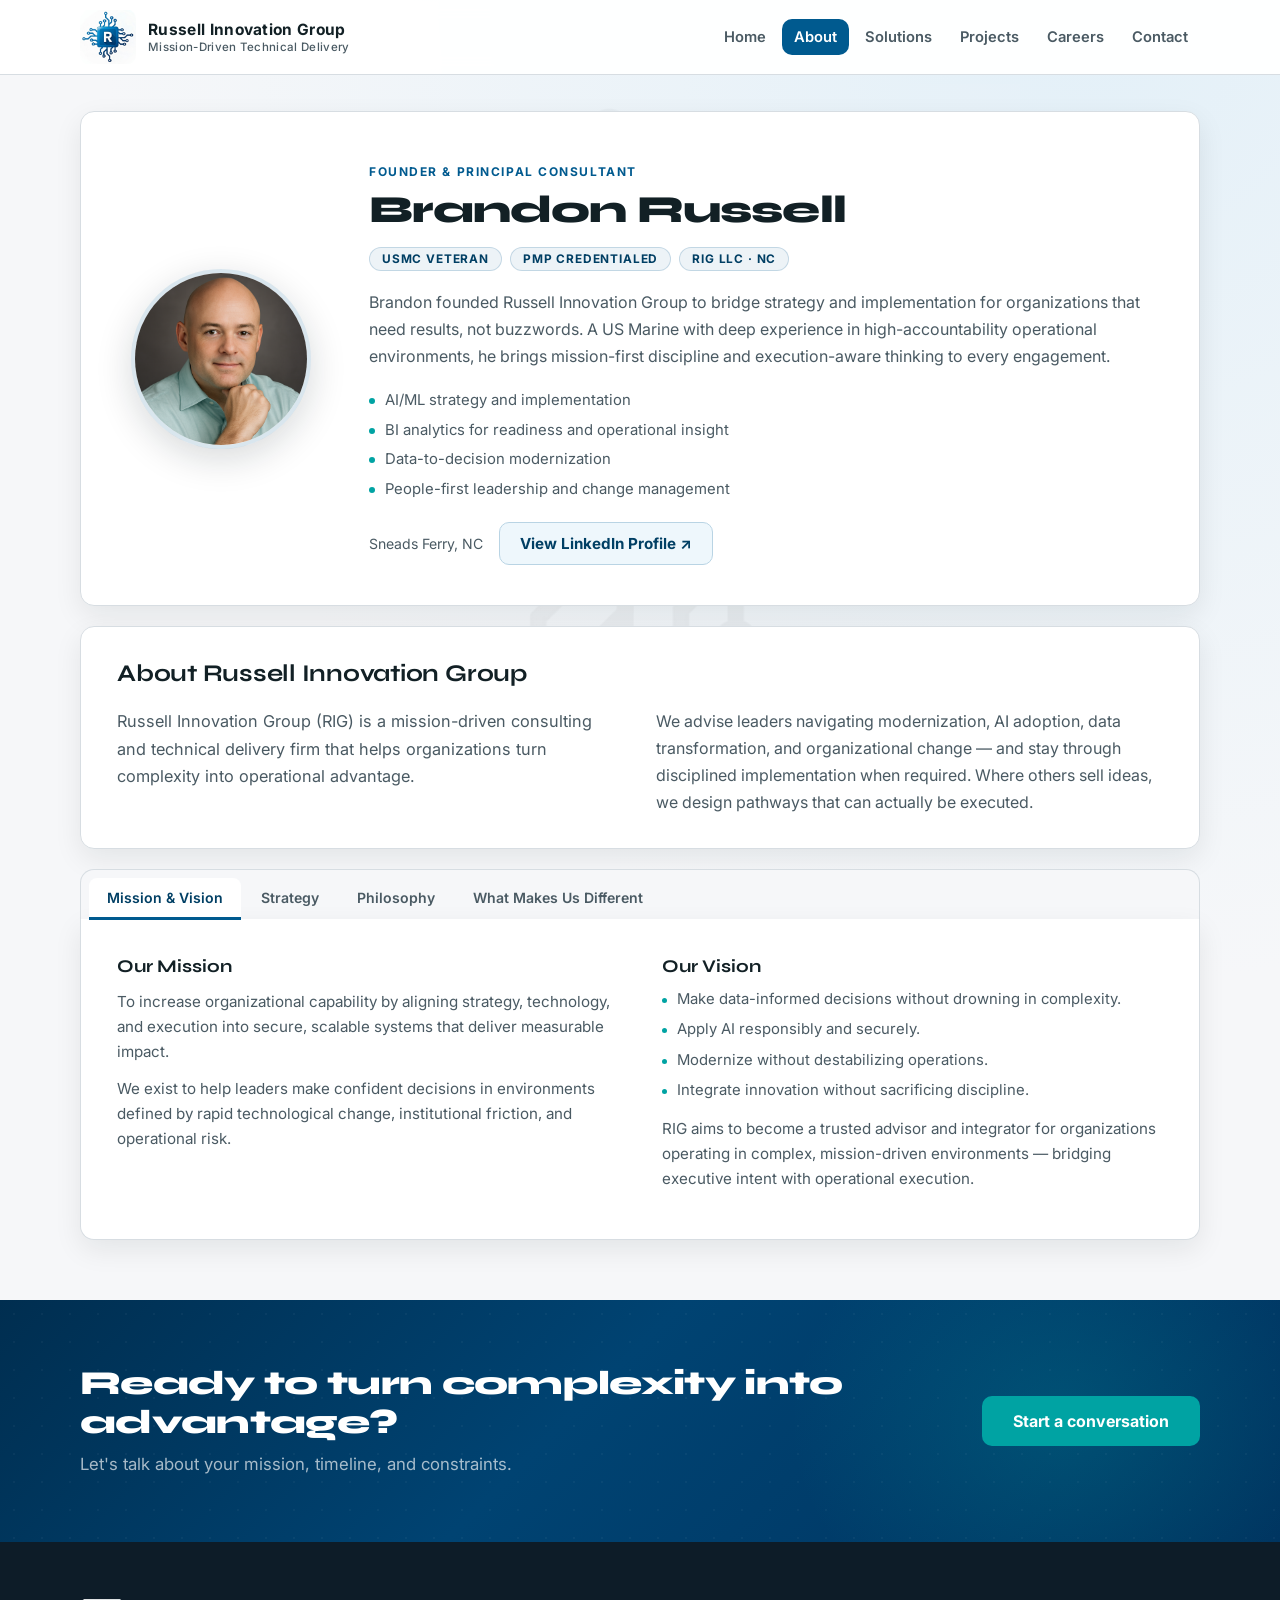
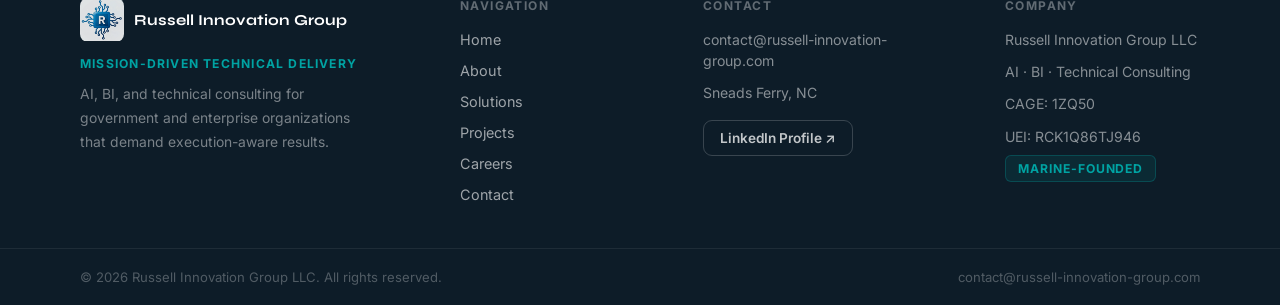
==== about.html @ 3a8d5089 "Add CAGE code and UEI to all page footers CAGE 1ZQ50 and UEI RCK1Q86TJ946 added to the Company colum" ====
<!doctype html>
<html lang="en">
  <head>
    <meta charset="UTF-8" />
    <meta name="viewport" content="width=device-width, initial-scale=1.0" />
    <title>About | Russell Innovation Group</title>
    <meta
      name="description"
      content="Learn about Russell Innovation Group's mission, founder, and commitment to practical innovation."
    />
    <meta property="og:title" content="About | Russell Innovation Group" />
    <meta
      property="og:description"
      content="Mission-driven technical consulting for government and enterprise clients."
    />
    <meta property="og:type" content="website" />
    <meta property="og:url" content="https://russell-innovation-group.com/about" />
    <meta property="twitter:card" content="summary_large_image" />
    <link rel="canonical" href="https://russell-innovation-group.com/about" />
    <link rel="preconnect" href="https://fonts.googleapis.com" />
    <link rel="preconnect" href="https://fonts.gstatic.com" crossorigin />
    <link href="https://fonts.googleapis.com/css2?family=Inter:wght@400;500;600;700&family=Syne:wght@700;800&display=swap" rel="stylesheet" />
    <link rel="stylesheet" href="styles.css?v=20260627" />
    <link rel="icon" type="image/png" href="./browserlogo.png" />
  </head>
  <body>
    <header class="site-header">
      <div class="container header-inner">
        <a class="brand" href="./index.html">
          <img class="brand-logo" src="./browserlogo.png" alt="Russell Innovation Group logo" />
          <span>
            Russell Innovation Group
            <small>Mission-Driven Technical Delivery</small>
          </span>
        </a>
        <button
          class="nav-toggle"
          id="nav-toggle"
          aria-label="Open menu"
          aria-expanded="false"
          aria-controls="primary-nav"
        >
          <span></span>
          <span></span>
          <span></span>
        </button>
        <nav class="site-nav" id="primary-nav" aria-label="Primary">
          <a data-nav href="./index.html">Home</a>
          <a data-nav href="./about.html">About</a>
          <a data-nav href="./solutions.html">Solutions</a>
          <a data-nav href="./projects.html">Projects</a>
          <a data-nav href="./careers.html">Careers</a>
          <a data-nav href="./contact.html">Contact</a>
        </nav>
      </div>
    </header>

    <main>
      <div class="container">

        <!-- Founder Hero -->
        <section class="founder-hero panel reveal">
          <div class="founder-hero-photo">
            <img
              class="founder-hero-headshot"
              src="./assets/brandon-russell-headshot.png"
              alt="Brandon Russell, Founder — Russell Innovation Group"
            />
          </div>
          <div class="founder-hero-content">
            <p class="founder-eyebrow">Founder &amp; Principal Consultant</p>
            <h1>Brandon Russell</h1>
            <div class="founder-badges">
              <span class="founder-badge">USMC Veteran</span>
              <span class="founder-badge">PMP Credentialed</span>
              <span class="founder-badge">RIG LLC &middot; NC</span>
            </div>
            <p class="founder-bio">
              Brandon founded Russell Innovation Group to bridge strategy and implementation for
              organizations that need results, not buzzwords. A US Marine with deep experience in
              high-accountability operational environments, he brings mission-first discipline and
              execution-aware thinking to every engagement.
            </p>
            <ul class="founder-credentials-list">
              <li>AI/ML strategy and implementation</li>
              <li>BI analytics for readiness and operational insight</li>
              <li>Data-to-decision modernization</li>
              <li>People-first leadership and change management</li>
            </ul>
            <div class="founder-footer">
              <span class="founder-location">Sneads Ferry, NC</span>
              <a
                class="btn btn-secondary"
                href="https://www.linkedin.com/in/brandon-t-russell7/"
                target="_blank"
                rel="noopener noreferrer"
              >View LinkedIn Profile ↗</a>
            </div>
          </div>
        </section>

        <!-- Company intro -->
        <section class="about-intro-strip panel reveal">
          <h2>About Russell Innovation Group</h2>
          <div class="about-intro-cols">
            <p class="lead">
              Russell Innovation Group (RIG) is a mission-driven consulting and technical delivery
              firm that helps organizations turn complexity into operational advantage.
            </p>
            <p>
              We advise leaders navigating modernization, AI adoption, data transformation, and
              organizational change — and stay through disciplined implementation when required.
              Where others sell ideas, we design pathways that can actually be executed.
            </p>
          </div>
        </section>

        <!-- Tabbed detail sections -->
        <section class="about-tabs-section reveal">
          <div class="tabs-nav" role="tablist" aria-label="Company information">
            <button class="tab-btn active" role="tab" id="tab-mission" data-tab="mission" aria-selected="true" aria-controls="panel-mission">Mission &amp; Vision</button>
            <button class="tab-btn" role="tab" id="tab-strategy" data-tab="strategy" aria-selected="false" aria-controls="panel-strategy">Strategy</button>
            <button class="tab-btn" role="tab" id="tab-philosophy" data-tab="philosophy" aria-selected="false" aria-controls="panel-philosophy">Philosophy</button>
            <button class="tab-btn" role="tab" id="tab-difference" data-tab="difference" aria-selected="false" aria-controls="panel-difference">What Makes Us Different</button>
          </div>
          <div class="tab-panels">

            <!-- Mission & Vision -->
            <div class="tab-panel active" id="panel-mission" role="tabpanel" aria-labelledby="tab-mission">
              <div class="tab-content-grid">
                <div>
                  <h3>Our Mission</h3>
                  <p>To increase organizational capability by aligning strategy, technology, and execution into secure, scalable systems that deliver measurable impact.</p>
                  <p>We exist to help leaders make confident decisions in environments defined by rapid technological change, institutional friction, and operational risk.</p>
                </div>
                <div>
                  <h3>Our Vision</h3>
                  <ul class="tab-list">
                    <li>Make data-informed decisions without drowning in complexity.</li>
                    <li>Apply AI responsibly and securely.</li>
                    <li>Modernize without destabilizing operations.</li>
                    <li>Integrate innovation without sacrificing discipline.</li>
                  </ul>
                  <p>RIG aims to become a trusted advisor and integrator for organizations operating in complex, mission-driven environments — bridging executive intent with operational execution.</p>
                </div>
              </div>
            </div>

            <!-- Strategy -->
            <div class="tab-panel" id="panel-strategy" role="tabpanel" aria-labelledby="tab-strategy">
              <div class="tab-content-grid">
                <div>
                  <h3>Strategic Advisory &amp; Modernization</h3>
                  <p>Early decisions determine long-term success.</p>
                  <ul class="tab-list">
                    <li>Assess AI readiness and data maturity.</li>
                    <li>Identify capability gaps and structural friction.</li>
                    <li>Define modernization roadmaps grounded in operational constraints.</li>
                    <li>Evaluate vendor architectures and technology claims.</li>
                    <li>Reduce adoption risk before large capital investments.</li>
                    <li>Align innovation efforts with mission objectives.</li>
                  </ul>
                </div>
                <div>
                  <h3>Technical Delivery &amp; Implementation</h3>
                  <p>When strategy requires execution, we deliver.</p>
                  <ul class="tab-list">
                    <li>Data orchestration frameworks.</li>
                    <li>Secure AI-enabled workflows.</li>
                    <li>Business intelligence ecosystems.</li>
                    <li>Decision-support dashboards.</li>
                    <li>Compliance-aware architectures.</li>
                    <li>Adoption and change management pathways.</li>
                  </ul>
                </div>
              </div>
            </div>

            <!-- Philosophy -->
            <div class="tab-panel" id="panel-philosophy" role="tabpanel" aria-labelledby="tab-philosophy">
              <p class="tab-intro">Technology alone does not create advantage. These are the foundations we build on:</p>
              <div class="values-grid">
                <div class="value-card">
                  <h4>Mission Alignment</h4>
                  <p>Every system decision traces back to a mission requirement — not a technology trend.</p>
                </div>
                <div class="value-card">
                  <h4>Structured Decision-Making</h4>
                  <p>Clarity before action. We define the problem before recommending the solution.</p>
                </div>
                <div class="value-card">
                  <h4>Disciplined Implementation</h4>
                  <p>Advisory without execution is incomplete. We see the work through to delivery.</p>
                </div>
                <div class="value-card">
                  <h4>Human-Centered Adoption</h4>
                  <p>People adopt what they understand and trust. We design for both.</p>
                </div>
                <div class="value-card">
                  <h4>Measurable Outcomes</h4>
                  <p>Impact measured in operational results — not deliverable counts or slide decks.</p>
                </div>
                <div class="value-card">
                  <h4>Long-Term Resilience</h4>
                  <p>We build systems that outlast leadership cycles and survive funding changes.</p>
                </div>
              </div>
              <p class="tab-closing">Innovation should not be reckless. It should be disciplined — and it should leave organizations more capable and better prepared than before.</p>
            </div>

            <!-- What Makes Us Different -->
            <div class="tab-panel" id="panel-difference" role="tabpanel" aria-labelledby="tab-difference">
              <div class="difference-list">
                <div class="difference-item">
                  <span class="difference-marker">01</span>
                  <div>
                    <h4>Operational, Not Academic</h4>
                    <p>We understand operational environments, not just abstract strategy. Our guidance is shaped by real-world high-accountability experience.</p>
                  </div>
                </div>
                <div class="difference-item">
                  <span class="difference-marker">02</span>
                  <div>
                    <h4>Advisory and Implementation — One Discipline</h4>
                    <p>No handoffs. No gaps. We advise through the decision and execute through delivery under one engagement model.</p>
                  </div>
                </div>
                <div class="difference-item">
                  <span class="difference-marker">03</span>
                  <div>
                    <h4>Designed for Security and Constraint</h4>
                    <p>We design for compliance, security, and real-world budget and time constraints — not for ideal conditions that don't exist in the field.</p>
                  </div>
                </div>
                <div class="difference-item">
                  <span class="difference-marker">04</span>
                  <div>
                    <h4>Outcomes Over Optics</h4>
                    <p>We focus on long-term institutional resilience over short-term optics. Results are measured in mission performance, not deliverable count.</p>
                  </div>
                </div>
                <div class="difference-item">
                  <span class="difference-marker">05</span>
                  <div>
                    <h4>Candid, Reality-Based Guidance</h4>
                    <p>We protect clients from avoidable risk, even when the truth is inconvenient. No buzzwords. No padding. Just honest assessment.</p>
                  </div>
                </div>
              </div>
            </div>

          </div>
        </section>

      </div>
    </main>

    <section class="cta-band">
      <div class="container cta-band-inner">
        <div class="cta-band-text">
          <h2>Ready to turn complexity into advantage?</h2>
          <p>Let's talk about your mission, timeline, and constraints.</p>
        </div>
        <a class="btn cta-band-btn" href="./contact.html">Start a conversation</a>
      </div>
    </section>

    <footer class="site-footer">
      <div class="container footer-grid">
        <div class="footer-brand">
          <a class="footer-logo-link" href="./index.html">
            <img class="footer-logo" src="./browserlogo.png" alt="Russell Innovation Group logo" />
            <span class="footer-brand-name">Russell Innovation Group</span>
          </a>
          <p class="footer-tagline">Mission-Driven Technical Delivery</p>
          <p class="footer-desc">AI, BI, and technical consulting for government and enterprise organizations that demand execution-aware results.</p>
        </div>
        <div class="footer-col">
          <h4 class="footer-col-heading">Navigation</h4>
          <ul class="footer-links">
            <li><a href="./index.html">Home</a></li>
            <li><a href="./about.html">About</a></li>
            <li><a href="./solutions.html">Solutions</a></li>
            <li><a href="./projects.html">Projects</a></li>
            <li><a href="./careers.html">Careers</a></li>
            <li><a href="./contact.html">Contact</a></li>
          </ul>
        </div>
        <div class="footer-col">
          <h4 class="footer-col-heading">Contact</h4>
          <ul class="footer-contact-list">
            <li><a href="mailto:contact@russell-innovation-group.com">contact@russell-innovation-group.com</a></li>
            <li>Sneads Ferry, NC</li>
          </ul>
          <a
            class="footer-linkedin-btn"
            href="https://www.linkedin.com/in/brandon-t-russell7/"
            target="_blank"
            rel="noopener noreferrer"
          >LinkedIn Profile ↗</a>
        </div>
        <div class="footer-col">
          <h4 class="footer-col-heading">Company</h4>
          <ul class="footer-contact-list">
            <li>Russell Innovation Group LLC</li>
            <li>AI · BI · Technical Consulting</li>
            <li>CAGE: 1ZQ50</li>
            <li>UEI: RCK1Q86TJ946</li>
          </ul>
          <span class="footer-badge">Marine-Founded</span>
        </div>
      </div>
      <div class="footer-bottom">
        <div class="container footer-bottom-inner">
          <span>&copy; 2026 Russell Innovation Group LLC. All rights reserved.</span>
          <span>contact@russell-innovation-group.com</span>
        </div>
      </div>
    </footer>
    <script src="app.js?v=20260618" defer></script>
  </body>
</html>
---- styles.css ----
:root {
  --bg: #f6f7f9;
  --bg-glow: #e3f0f8;
  --surface: #ffffff;
  --ink: #122025;
  --muted: #4a5a63;
  --brand: #005a8f;
  --brand-dark: #003f64;
  --accent: #00a3a3;
  --line: #d7dde2;
  --header-bg: rgba(255, 255, 255, 0.94);
  --nav-hover-bg: #edf6fb;
  --input-bg: #fcfdff;
  --radius: 14px;
  --shadow: 0 10px 28px rgba(12, 22, 30, 0.08);
  --shadow-hover: 0 18px 48px rgba(12, 22, 30, 0.14);
  --maxw: 1120px;
}

* {
  box-sizing: border-box;
}

html,
body {
  margin: 0;
  padding: 0;
  min-height: 100%;
  font-family: 'Inter', "Segoe UI", "Helvetica Neue", Arial, sans-serif;
  background: radial-gradient(circle at 85% 0%, var(--bg-glow) 0%, var(--bg) 45%, var(--bg) 100%);
  color: var(--ink);
}

body {
  position: relative;
  isolation: isolate;
  min-height: 100vh;
  display: flex;
  flex-direction: column;
  animation: page-fade-in 0.35s ease both;
}

body::before {
  content: "";
  position: fixed;
  inset: 0;
  background-image: url("./browserlogo.png");
  background-repeat: no-repeat;
  background-position: center;
  background-size: min(64vw, 760px);
  filter: grayscale(1);
  opacity: 0.04;
  pointer-events: none;
  z-index: -1;
}

@keyframes page-fade-in {
  from { opacity: 0; }
  to   { opacity: 1; }
}

@keyframes hero-bg-shift {
  0%, 100% { background-position: 0% 50%; }
  50%       { background-position: 100% 50%; }
}

@keyframes tab-fade-in {
  from { opacity: 0; transform: translateY(8px); }
  to   { opacity: 1; transform: translateY(0); }
}

a {
  color: inherit;
  text-decoration: none;
}

img {
  max-width: 100%;
  display: block;
}

h1, h2, h3 {
  font-family: 'Syne', "Segoe UI", sans-serif;
}

.container {
  width: min(var(--maxw), 92vw);
  margin: 0 auto;
}

/* ── HEADER ─────────────────────────────── */

.site-header {
  position: sticky;
  top: 0;
  z-index: 20;
  background: var(--header-bg);
  border-bottom: 1px solid var(--line);
  backdrop-filter: blur(8px);
}

.header-inner {
  display: flex;
  align-items: center;
  justify-content: space-between;
  min-height: 74px;
}

.brand {
  display: inline-flex;
  align-items: center;
  gap: 12px;
  font-weight: 700;
  letter-spacing: 0.02em;
  z-index: 30;
  position: relative;
}

.brand-logo {
  width: 56px;
  height: 56px;
  object-fit: contain;
  border-radius: 10px;
}

.brand span {
  font-size: 0.97rem;
  line-height: 1.25;
}

.brand small {
  display: block;
  font-size: 0.72rem;
  font-weight: 500;
  color: var(--muted);
  font-family: 'Inter', sans-serif;
}

/* ── NAV ─────────────────────────────────── */

.site-nav {
  display: flex;
  align-items: center;
  gap: 4px;
  flex-wrap: wrap;
  justify-content: flex-end;
}

.site-nav a {
  padding: 9px 12px;
  border-radius: 10px;
  color: var(--muted);
  font-weight: 600;
  font-size: 0.92rem;
  transition: color 0.18s ease, background 0.18s ease;
}

.site-nav a:hover,
.site-nav a:focus-visible {
  color: var(--brand-dark);
  background: var(--nav-hover-bg);
}

.site-nav a.active {
  color: #ffffff;
  background: var(--brand);
}

/* ── HAMBURGER BUTTON ────────────────────── */

.nav-toggle {
  display: none;
  flex-direction: column;
  justify-content: center;
  align-items: center;
  gap: 5px;
  background: none;
  border: 1px solid var(--line);
  border-radius: 10px;
  cursor: pointer;
  padding: 9px 10px;
  width: 44px;
  height: 44px;
  z-index: 30;
  position: relative;
}

.nav-toggle span {
  display: block;
  width: 20px;
  height: 2px;
  background: var(--ink);
  border-radius: 2px;
  transition: transform 0.25s ease, opacity 0.2s ease;
  transform-origin: center;
}

.nav-toggle[aria-expanded="true"] span:nth-child(1) {
  transform: translateY(7px) rotate(45deg);
}
.nav-toggle[aria-expanded="true"] span:nth-child(2) {
  opacity: 0;
  transform: scaleX(0);
}
.nav-toggle[aria-expanded="true"] span:nth-child(3) {
  transform: translateY(-7px) rotate(-45deg);
}

/* ── MAIN ─────────────────────────────────── */

main {
  padding: 36px 0 60px;
  flex: 1 0 auto;
}

/* ── HERO (PHASE 1 OVERHAUL) ─────────────── */

.hero {
  position: relative;
  overflow: hidden;
  margin-top: -36px;
  background: linear-gradient(-45deg, #0a1628, #0d2236, #071c33, #091e35);
  background-size: 400% 400%;
  animation: hero-bg-shift 16s ease infinite;
  padding: 80px 0 0;
}

/* Teal glow orb */
.hero::before {
  content: '';
  position: absolute;
  top: -20%;
  right: -8%;
  width: 55%;
  height: 140%;
  background: radial-gradient(ellipse at center, rgba(0, 163, 163, 0.16) 0%, transparent 65%);
  pointer-events: none;
}

/* Subtle dot-grid overlay */
.hero::after {
  content: '';
  position: absolute;
  inset: 0;
  background-image: radial-gradient(circle, rgba(255, 255, 255, 0.045) 1px, transparent 1px);
  background-size: 30px 30px;
  pointer-events: none;
}

.hero-inner {
  position: relative;
  z-index: 1;
}

.hero-content {
  max-width: 740px;
  padding-bottom: 72px;
}

.hero-eyebrow {
  display: inline-flex;
  align-items: center;
  gap: 8px;
  font-size: 0.78rem;
  font-weight: 700;
  letter-spacing: 0.14em;
  text-transform: uppercase;
  color: var(--accent);
  border: 1px solid rgba(0, 163, 163, 0.35);
  border-radius: 999px;
  padding: 5px 14px;
  margin-bottom: 24px;
  font-family: 'Inter', sans-serif;
}

.hero h1 {
  margin: 0 0 20px;
  font-size: clamp(2.2rem, 5vw, 3.8rem);
  font-weight: 800;
  line-height: 1.07;
  color: #ffffff;
  letter-spacing: -0.025em;
}

.gradient-text {
  background: linear-gradient(135deg, #5bc8f5 0%, #00d4c8 100%);
  -webkit-background-clip: text;
  -webkit-text-fill-color: transparent;
  background-clip: text;
}

.hero-sub {
  margin: 0;
  color: rgba(255, 255, 255, 0.68);
  font-size: 1.06rem;
  line-height: 1.72;
  max-width: 600px;
}

.hero .cta-row {
  margin-top: 32px;
}

/* ── STATS BAR ───────────────────────────── */

.hero-stats-bar {
  position: relative;
  z-index: 1;
  border-top: 1px solid rgba(255, 255, 255, 0.09);
  background: rgba(0, 0, 0, 0.2);
  backdrop-filter: blur(6px);
}

.hero-stats-grid {
  display: grid;
  grid-template-columns: repeat(4, 1fr);
}

.hero-stat {
  padding: 22px 24px;
  border-right: 1px solid rgba(255, 255, 255, 0.09);
  display: flex;
  flex-direction: column;
  gap: 5px;
}

.hero-stat:last-child {
  border-right: none;
}

.hero-stat strong {
  font-size: 1.55rem;
  font-family: 'Syne', sans-serif;
  font-weight: 800;
  color: #ffffff;
  line-height: 1;
}

.hero-stat span {
  font-size: 0.76rem;
  color: rgba(255, 255, 255, 0.5);
  text-transform: uppercase;
  letter-spacing: 0.07em;
  font-weight: 500;
}

/* ── BUTTONS ─────────────────────────────── */

.btn {
  border: 1px solid transparent;
  border-radius: 10px;
  padding: 11px 20px;
  font-weight: 700;
  font-size: 0.95rem;
  cursor: pointer;
  display: inline-flex;
  align-items: center;
  justify-content: center;
  gap: 6px;
  transition: background 0.2s ease, border-color 0.2s ease, transform 0.15s ease, box-shadow 0.2s ease;
  font-family: 'Inter', sans-serif;
}

.btn:hover {
  transform: translateY(-1px);
  box-shadow: 0 4px 14px rgba(0, 0, 0, 0.18);
}

.btn:active {
  transform: translateY(0);
}

.btn-primary {
  color: #ffffff;
  background: var(--brand);
}

.btn-primary:hover,
.btn-primary:focus-visible {
  background: var(--brand-dark);
}

.btn-secondary {
  color: var(--brand-dark);
  border-color: #b9d4e4;
  background: #eef7fc;
}

.btn-secondary:hover,
.btn-secondary:focus-visible {
  background: #daeef8;
  border-color: #93c4dc;
}

.btn-ghost {
  color: rgba(255, 255, 255, 0.85);
  border: 1px solid rgba(255, 255, 255, 0.22);
  background: rgba(255, 255, 255, 0.07);
}

.btn-ghost:hover,
.btn-ghost:focus-visible {
  background: rgba(255, 255, 255, 0.13);
  border-color: rgba(255, 255, 255, 0.38);
  color: #ffffff;
}

/* ── CARDS ───────────────────────────────── */

.panel {
  background: var(--surface);
  border-radius: var(--radius);
  border: 1px solid var(--line);
  box-shadow: var(--shadow);
}

.section {
  margin-top: 56px;
}

.section h2 {
  margin: 0 0 8px;
  font-size: 1.6rem;
  font-weight: 700;
  letter-spacing: -0.01em;
}

.section p.lead {
  margin: 0 0 4px;
  color: var(--muted);
  line-height: 1.65;
}

.grid-3 {
  margin-top: 20px;
  display: grid;
  grid-template-columns: repeat(3, minmax(0, 1fr));
  gap: 16px;
}

.card {
  padding: 24px;
  background: var(--surface);
  border: 1px solid var(--line);
  border-radius: 12px;
  box-shadow: var(--shadow);
  transition: transform 0.2s ease, box-shadow 0.2s ease;
}

.card:hover {
  transform: translateY(-4px);
  box-shadow: var(--shadow-hover);
}

.card h3 {
  margin: 0 0 10px;
  font-size: 1.06rem;
  font-weight: 700;
}

.card p {
  margin: 0;
  color: var(--muted);
  line-height: 1.6;
  font-size: 0.95rem;
}

/* ── SCROLL REVEAL ───────────────────────── */

.reveal {
  opacity: 0;
  transform: translateY(22px);
  transition: opacity 0.55s ease, transform 0.55s ease;
}

.reveal.revealed {
  opacity: 1;
  transform: translateY(0);
}

/* ── STAT GRID (legacy) ──────────────────── */

.stat-grid {
  margin-top: 28px;
  display: grid;
  grid-template-columns: repeat(3, minmax(0, 1fr));
  gap: 14px;
}

.stat {
  padding: 16px;
  background: var(--surface);
  border: 1px solid var(--line);
  border-radius: 12px;
}

.stat strong {
  display: block;
  font-size: 1.3rem;
  color: var(--brand-dark);
}

.stat span {
  font-size: 0.9rem;
  color: var(--muted);
}

/* ── ABOUT ───────────────────────────────── */

.founder-card {
  display: grid;
  gap: 12px;
  align-content: start;
}

.founder-headshot {
  width: 132px;
  height: 132px;
  object-fit: cover;
  object-position: center 24%;
  border-radius: 999px;
  border: 3px solid #d5e6f0;
  box-shadow: 0 6px 16px rgba(12, 22, 30, 0.14);
}

.feature {
  display: grid;
  gap: 20px;
  grid-template-columns: 1fr 1fr;
  align-items: center;
  padding: 22px;
}

.feature ul {
  margin: 10px 0 0 18px;
  padding: 0;
  color: var(--muted);
}

.about-content h2 {
  margin: 18px 0 8px;
  font-size: 1.2rem;
}

.about-content h3 {
  margin: 14px 0 8px;
  font-size: 1.02rem;
}

.about-content p {
  margin: 0 0 10px;
  color: var(--muted);
  line-height: 1.6;
}

.about-top {
  align-items: start;
}

.about-intro p {
  margin: 0 0 10px;
  color: var(--muted);
  line-height: 1.6;
}

.about-details {
  margin-top: 18px;
  padding: 24px;
}

.home-spacer {
  min-height: 60px;
}

/* ── PAGE HEADER ─────────────────────────── */

.page-header {
  padding: 8px 0 4px;
}

.page-header h1 {
  margin: 0 0 10px;
  font-size: clamp(1.8rem, 3.5vw, 2.6rem);
  font-weight: 800;
  letter-spacing: -0.02em;
}

.page-header .lead {
  margin: 0;
  color: var(--muted);
  font-size: 1.05rem;
  line-height: 1.65;
}

/* ── FOUNDER HERO ────────────────────────── */

.founder-hero {
  display: grid;
  grid-template-columns: 200px 1fr;
  gap: 48px;
  align-items: center;
  padding: 40px;
  margin-top: 0;
}

.founder-hero-photo {
  display: flex;
  justify-content: center;
}

.founder-hero-headshot {
  width: 180px;
  height: 180px;
  object-fit: cover;
  object-position: center 20%;
  border-radius: 999px;
  border: 4px solid rgba(0, 90, 143, 0.15);
  box-shadow: 0 10px 36px rgba(12, 22, 30, 0.16);
}

.founder-eyebrow {
  display: inline-block;
  font-size: 0.75rem;
  font-weight: 700;
  letter-spacing: 0.13em;
  text-transform: uppercase;
  color: var(--brand);
  margin-bottom: 10px;
}

.founder-hero-content h1 {
  margin: 0 0 16px;
  font-size: clamp(1.7rem, 3vw, 2.4rem);
  font-weight: 800;
  letter-spacing: -0.025em;
  line-height: 1.1;
  color: var(--ink);
}

.founder-bio {
  margin: 0 0 20px;
  color: var(--muted);
  line-height: 1.68;
  font-size: 1rem;
}

.founder-credentials-list {
  margin: 0 0 22px;
  padding: 0;
  list-style: none;
  display: flex;
  flex-direction: column;
  gap: 9px;
}

.founder-credentials-list li {
  display: flex;
  align-items: baseline;
  gap: 10px;
  font-size: 0.93rem;
  color: var(--muted);
  line-height: 1.4;
}

.founder-credentials-list li::before {
  content: '';
  display: inline-block;
  width: 6px;
  height: 6px;
  border-radius: 50%;
  background: var(--accent);
  flex-shrink: 0;
  position: relative;
  top: -1px;
}

.founder-footer {
  display: flex;
  align-items: center;
  gap: 16px;
  flex-wrap: wrap;
}

.founder-location {
  font-size: 0.88rem;
  color: var(--muted);
}

/* ── ABOUT INTRO STRIP ───────────────────── */

.about-intro-strip {
  padding: 32px 36px;
  margin-top: 20px;
}

.about-intro-strip h2 {
  margin: 0 0 20px;
  font-size: 1.5rem;
  font-weight: 700;
  letter-spacing: -0.01em;
}

.about-intro-cols {
  display: grid;
  grid-template-columns: 1fr 1fr;
  gap: 32px;
}

.about-intro-cols .lead {
  margin: 0;
  color: var(--muted);
  line-height: 1.68;
  font-size: 1.02rem;
}

.about-intro-cols p:not(.lead) {
  margin: 0;
  color: var(--muted);
  line-height: 1.68;
}

/* ── TABS ────────────────────────────────── */

.about-tabs-section {
  margin-top: 20px;
}

.tabs-nav {
  display: flex;
  gap: 2px;
  flex-wrap: wrap;
  background: var(--bg);
  border: 1px solid var(--line);
  border-bottom: none;
  border-radius: 14px 14px 0 0;
  padding: 8px 8px 0;
}

.tab-btn {
  border: none;
  background: transparent;
  padding: 11px 18px;
  font-family: 'Inter', sans-serif;
  font-size: 0.88rem;
  font-weight: 600;
  color: var(--muted);
  cursor: pointer;
  border-bottom: 3px solid transparent;
  margin-bottom: -1px;
  border-radius: 8px 8px 0 0;
  transition: color 0.18s ease, background 0.18s ease;
  white-space: nowrap;
}

.tab-btn:hover {
  color: var(--brand-dark);
  background: rgba(0, 90, 143, 0.05);
}

.tab-btn.active,
.tab-btn[aria-selected="true"] {
  color: var(--brand-dark);
  border-bottom-color: var(--brand);
  background: var(--surface);
}

.tab-panels {
  background: var(--surface);
  border: 1px solid var(--line);
  border-top: none;
  border-radius: 0 0 14px 14px;
  box-shadow: var(--shadow);
}

.tab-panel {
  display: none;
  padding: 36px;
}

.tab-panel.active {
  display: block;
  animation: tab-fade-in 0.25s ease both;
}

.tab-content-grid {
  display: grid;
  grid-template-columns: 1fr 1fr;
  gap: 44px;
}

.tab-content-grid h3 {
  margin: 0 0 12px;
  font-size: 1.12rem;
  font-weight: 700;
  color: var(--ink);
}

.tab-content-grid p {
  margin: 0 0 12px;
  color: var(--muted);
  line-height: 1.65;
  font-size: 0.95rem;
}

.tab-intro {
  margin: 0 0 20px;
  color: var(--muted);
  line-height: 1.65;
}

.tab-closing {
  margin: 20px 0 0;
  color: var(--muted);
  line-height: 1.65;
  font-style: italic;
  font-size: 0.95rem;
}

.tab-list {
  margin: 8px 0 14px;
  padding: 0;
  list-style: none;
  display: flex;
  flex-direction: column;
  gap: 9px;
}

.tab-list li {
  display: flex;
  gap: 10px;
  align-items: baseline;
  font-size: 0.93rem;
  color: var(--muted);
  line-height: 1.45;
}

.tab-list li::before {
  content: '';
  display: inline-block;
  width: 5px;
  height: 5px;
  border-radius: 50%;
  background: var(--accent);
  flex-shrink: 0;
  position: relative;
  top: -1px;
}

/* ── VALUES GRID ─────────────────────────── */

.values-grid {
  display: grid;
  grid-template-columns: repeat(3, 1fr);
  gap: 14px;
  margin: 0 0 4px;
}

.value-card {
  padding: 20px;
  background: var(--bg);
  border: 1px solid var(--line);
  border-radius: 12px;
  border-left: 3px solid var(--accent);
}

.value-card h4 {
  margin: 0 0 8px;
  font-size: 0.95rem;
  font-weight: 700;
  color: var(--ink);
  font-family: 'Syne', sans-serif;
}

.value-card p {
  margin: 0;
  font-size: 0.86rem;
  color: var(--muted);
  line-height: 1.55;
}

/* ── DIFFERENCE LIST ─────────────────────── */

.difference-list {
  display: flex;
  flex-direction: column;
  gap: 14px;
}

.difference-item {
  display: flex;
  gap: 20px;
  align-items: flex-start;
  padding: 20px 24px;
  background: var(--bg);
  border-radius: 12px;
  border: 1px solid var(--line);
}

.difference-marker {
  font-family: 'Syne', sans-serif;
  font-size: 1.25rem;
  font-weight: 800;
  color: var(--brand);
  opacity: 0.3;
  line-height: 1.2;
  flex-shrink: 0;
  width: 32px;
}

.difference-item h4 {
  margin: 0 0 6px;
  font-size: 1rem;
  font-weight: 700;
  color: var(--ink);
}

.difference-item p {
  margin: 0;
  font-size: 0.9rem;
  color: var(--muted);
  line-height: 1.6;
}

/* ── PROJECT CARD GRID ───────────────────── */

.project-card-grid {
  margin-top: 28px;
  display: grid;
  grid-template-columns: 1fr 1fr;
  gap: 24px;
}

.project-card {
  background: var(--surface);
  border: 1px solid var(--line);
  border-radius: 16px;
  box-shadow: var(--shadow);
  overflow: hidden;
  display: flex;
  flex-direction: column;
  transition: transform 0.22s ease, box-shadow 0.22s ease;
}

.project-card:hover {
  transform: translateY(-5px);
  box-shadow: var(--shadow-hover);
}

.project-card-image {
  position: relative;
  aspect-ratio: 16 / 9;
  overflow: hidden;
  background: #e4edf4;
}

.project-card-image img {
  width: 100%;
  height: 100%;
  object-fit: cover;
  transition: transform 0.35s ease;
}

.project-card:hover .project-card-image img {
  transform: scale(1.05);
}

.project-lightbox-trigger {
  border: 0;
  padding: 0;
  background: transparent;
  width: 100%;
  height: 100%;
  cursor: zoom-in;
  display: block;
}

.project-status-badge {
  position: absolute;
  top: 12px;
  right: 12px;
  padding: 4px 10px;
  border-radius: 6px;
  font-size: 0.69rem;
  font-weight: 700;
  letter-spacing: 0.09em;
  text-transform: uppercase;
  backdrop-filter: blur(6px);
}

.badge-delivered {
  background: rgba(0, 55, 90, 0.82);
  color: #ffffff;
}

.badge-live {
  background: rgba(5, 90, 48, 0.82);
  color: #ffffff;
}

.badge-development {
  background: rgba(0, 120, 120, 0.82);
  color: #ffffff;
}

.project-card-body {
  padding: 24px;
  display: flex;
  flex-direction: column;
  gap: 14px;
  flex: 1;
}

.project-card-meta {
  display: flex;
  align-items: center;
}

.project-category-tag {
  font-size: 0.72rem;
  font-weight: 700;
  letter-spacing: 0.1em;
  text-transform: uppercase;
  color: var(--accent);
}

.project-card-title {
  margin: 0;
  font-size: 1.2rem;
  font-weight: 700;
  line-height: 1.22;
  letter-spacing: -0.01em;
  color: var(--ink);
}

.project-metric-callout {
  display: flex;
  align-items: baseline;
  gap: 10px;
  padding: 12px 16px;
  background: var(--bg);
  border-radius: 10px;
  border: 1px solid var(--line);
  flex-wrap: wrap;
}

.project-metric-callout strong {
  font-family: 'Syne', sans-serif;
  font-size: 1.08rem;
  font-weight: 800;
  color: var(--brand-dark);
  white-space: nowrap;
}

.project-metric-callout span {
  font-size: 0.83rem;
  color: var(--muted);
  line-height: 1.3;
}

.project-card-desc {
  margin: 0;
  font-size: 0.91rem;
  color: var(--muted);
  line-height: 1.62;
  flex: 1;
}

.project-card-actions {
  display: flex;
  gap: 10px;
  flex-wrap: wrap;
}

.project-card-actions .btn {
  font-size: 0.88rem;
  padding: 9px 16px;
}

/* ── PROJECTS ────────────────────────────── */

.project-list {
  margin-top: 16px;
  display: grid;
  gap: 16px;
}

.project-entry {
  padding-top: 10px;
  border-top: 1px solid var(--line);
}

.project-entry:first-child {
  padding-top: 0;
  border-top: 0;
}

.project-layout {
  display: grid;
  grid-template-columns: 1.2fr 1fr;
  gap: 16px;
  align-items: start;
}

.project-media-card {
  padding: 14px;
}

.project-media-card h3 {
  margin: 0 0 10px;
}

.project-list h2 {
  margin: 0;
  font-size: 1.12rem;
}

.project-list p {
  margin: 4px 0 0;
  color: var(--muted);
}

.project-infographic-link {
  display: block;
  border-radius: 12px;
  overflow: hidden;
  border: 1px solid var(--line);
}

.project-infographic-trigger {
  border: 0;
  padding: 0;
  background: transparent;
  width: 100%;
  cursor: zoom-in;
}

.project-infographic {
  width: 100%;
  max-height: 340px;
  object-fit: cover;
  border-radius: 12px;
}

.project-infographic-note {
  margin-top: 8px;
  color: var(--muted);
  font-size: 0.88rem;
}

.project-contact-btn {
  margin-top: 10px;
}

/* ── LIGHTBOX ────────────────────────────── */

.image-lightbox {
  position: fixed;
  inset: 0;
  z-index: 40;
  background: rgba(12, 20, 27, 0.9);
  display: grid;
  place-items: center;
  padding: 18px;
}

.image-lightbox[hidden] {
  display: none !important;
}

.image-lightbox-inner {
  position: relative;
  width: min(96vw, 1180px);
}

.image-lightbox img {
  width: 100%;
  max-height: 92vh;
  object-fit: contain;
  border-radius: 12px;
  background: #0f1620;
}

.image-lightbox img:not([src]),
.image-lightbox img[src=""] {
  display: none;
}

.image-lightbox-close {
  position: fixed;
  top: 18px;
  right: 18px;
  width: 38px;
  height: 38px;
  border: 0;
  border-radius: 999px;
  background: #ffffff;
  color: #10222c;
  font-weight: 700;
  cursor: pointer;
}

/* ── FORM ────────────────────────────────── */

.form-wrap {
  padding: 24px;
}

form {
  display: grid;
  gap: 14px;
}

label {
  font-weight: 600;
  font-size: 0.92rem;
}

input,
textarea {
  width: 100%;
  margin-top: 6px;
  border: 1px solid #c7d2db;
  background: var(--input-bg);
  border-radius: 10px;
  padding: 11px 12px;
  font: inherit;
  color: var(--ink);
  transition: border-color 0.18s ease, outline-color 0.18s ease;
}

textarea {
  min-height: 150px;
  resize: vertical;
}

input:focus,
textarea:focus {
  outline: 2px solid #b4d8eb;
  border-color: #8dbfd8;
}

.error {
  margin-top: 4px;
  color: #8d2020;
  font-size: 0.84rem;
}

.success {
  margin-top: 8px;
  color: #0b5a37;
  font-size: 0.92rem;
}

.hidden {
  position: absolute;
  left: -10000px;
  width: 1px;
  height: 1px;
  overflow: hidden;
}

/* ── CTA BAND ────────────────────────────── */

.cta-band {
  position: relative;
  overflow: hidden;
  background: linear-gradient(135deg, #002e50 0%, #004372 45%, #003460 100%);
}

.cta-band::before {
  content: '';
  position: absolute;
  top: -60%;
  right: -8%;
  width: 50%;
  height: 220%;
  background: radial-gradient(ellipse at center, rgba(0, 163, 163, 0.22) 0%, transparent 60%);
  pointer-events: none;
}

.cta-band::after {
  content: '';
  position: absolute;
  inset: 0;
  background-image: radial-gradient(circle, rgba(255, 255, 255, 0.035) 1px, transparent 1px);
  background-size: 28px 28px;
  pointer-events: none;
}

.cta-band-inner {
  position: relative;
  z-index: 1;
  display: flex;
  align-items: center;
  justify-content: space-between;
  gap: 32px;
  padding: 64px 0;
}

.cta-band-text h2 {
  margin: 0 0 10px;
  font-size: clamp(1.5rem, 3vw, 2.1rem);
  font-weight: 800;
  color: #ffffff;
  line-height: 1.15;
  letter-spacing: -0.02em;
}

.cta-band-text p {
  margin: 0;
  color: rgba(255, 255, 255, 0.65);
  font-size: 1.05rem;
  line-height: 1.6;
}

.cta-band-btn {
  flex-shrink: 0;
  background: var(--accent);
  color: #ffffff;
  border-color: transparent;
  padding: 14px 30px;
  font-size: 1rem;
  white-space: nowrap;
}

.cta-band-btn:hover,
.cta-band-btn:focus-visible {
  background: #008a8a;
}

/* ── FOOTER ──────────────────────────────── */

.site-footer {
  background: #0d1c28;
  color: rgba(255, 255, 255, 0.6);
}

.footer-grid {
  display: grid;
  grid-template-columns: 1.7fr 1fr 1.3fr 1fr;
  gap: 48px;
  padding: 56px 0 44px;
}

.footer-brand {
  display: flex;
  flex-direction: column;
}

.footer-logo-link {
  display: inline-flex;
  align-items: center;
  gap: 10px;
  margin-bottom: 14px;
  text-decoration: none;
}

.footer-logo {
  width: 44px;
  height: 44px;
  object-fit: contain;
  border-radius: 8px;
  opacity: 0.88;
}

.footer-brand-name {
  font-family: 'Syne', sans-serif;
  font-weight: 700;
  font-size: 0.95rem;
  color: #ffffff;
  line-height: 1.25;
}

.footer-tagline {
  margin: 0 0 12px;
  font-size: 0.76rem;
  letter-spacing: 0.1em;
  text-transform: uppercase;
  color: var(--accent);
  font-weight: 700;
}

.footer-desc {
  margin: 0;
  font-size: 0.87rem;
  line-height: 1.7;
  color: rgba(255, 255, 255, 0.45);
  max-width: 280px;
}

.footer-col {
  display: flex;
  flex-direction: column;
}

.footer-col-heading {
  margin: 0 0 16px;
  font-size: 0.75rem;
  font-weight: 700;
  letter-spacing: 0.12em;
  text-transform: uppercase;
  color: rgba(255, 255, 255, 0.35);
  font-family: 'Inter', sans-serif;
}

.footer-links,
.footer-contact-list {
  list-style: none;
  margin: 0;
  padding: 0;
  display: flex;
  flex-direction: column;
  gap: 11px;
}

.footer-links a {
  color: rgba(255, 255, 255, 0.6);
  font-size: 0.9rem;
  transition: color 0.18s ease;
}

.footer-links a:hover {
  color: #ffffff;
}

.footer-contact-list li,
.footer-contact-list a {
  font-size: 0.88rem;
  color: rgba(255, 255, 255, 0.5);
  line-height: 1.5;
}

.footer-contact-list a {
  transition: color 0.18s ease;
  text-decoration: none;
}

.footer-contact-list a:hover {
  color: var(--accent);
}

.footer-linkedin-btn {
  display: inline-flex;
  align-items: center;
  gap: 7px;
  margin-top: 16px;
  padding: 9px 16px;
  border: 1px solid rgba(255, 255, 255, 0.18);
  border-radius: 9px;
  font-size: 0.85rem;
  font-weight: 600;
  color: rgba(255, 255, 255, 0.75);
  transition: border-color 0.18s ease, color 0.18s ease, background 0.18s ease;
  text-decoration: none;
  align-self: flex-start;
}

.footer-linkedin-btn:hover {
  border-color: var(--accent);
  color: var(--accent);
  background: rgba(0, 163, 163, 0.08);
}

.footer-badge {
  display: inline-block;
  margin-top: 8px;
  padding: 5px 12px;
  border-radius: 6px;
  background: rgba(0, 163, 163, 0.1);
  border: 1px solid rgba(0, 163, 163, 0.28);
  color: var(--accent);
  font-size: 0.76rem;
  font-weight: 700;
  letter-spacing: 0.08em;
  text-transform: uppercase;
  align-self: flex-start;
}

.footer-bottom {
  border-top: 1px solid rgba(255, 255, 255, 0.07);
}

.footer-bottom-inner {
  display: flex;
  align-items: center;
  justify-content: space-between;
  gap: 12px;
  flex-wrap: wrap;
  padding: 20px 0;
  font-size: 0.82rem;
  color: rgba(255, 255, 255, 0.28);
}

/* ── RESPONSIVE ──────────────────────────── */

@media (max-width: 980px) {
  .feature {
    grid-template-columns: 1fr;
  }

  .project-layout {
    grid-template-columns: 1fr;
  }

  .stat-grid,
  .grid-3 {
    grid-template-columns: 1fr 1fr;
  }

  .hero-stats-grid {
    grid-template-columns: 1fr 1fr;
  }

  .hero-stat {
    border-right: none;
    border-bottom: 1px solid rgba(255, 255, 255, 0.09);
  }

  .hero-stat:nth-child(odd) {
    border-right: 1px solid rgba(255, 255, 255, 0.09);
  }

  .hero-stat:nth-last-child(-n+2) {
    border-bottom: none;
  }

  .cta-band-inner {
    flex-direction: column;
    align-items: flex-start;
    gap: 24px;
    padding: 52px 0;
  }

  .footer-grid {
    grid-template-columns: 1fr 1fr;
    gap: 36px;
    padding: 48px 0 36px;
  }

  .footer-brand {
    grid-column: 1 / -1;
  }

  .footer-desc {
    max-width: 480px;
  }

  .founder-hero {
    grid-template-columns: 160px 1fr;
    gap: 32px;
    padding: 32px;
  }

  .founder-hero-headshot {
    width: 140px;
    height: 140px;
  }

  .about-intro-cols {
    grid-template-columns: 1fr;
    gap: 16px;
  }

  .tab-content-grid {
    grid-template-columns: 1fr;
    gap: 28px;
  }

  .values-grid {
    grid-template-columns: 1fr 1fr;
  }

  .project-card-grid {
    grid-template-columns: 1fr;
  }
}

@media (max-width: 640px) {
  .nav-toggle {
    display: flex;
  }

  .header-inner {
    min-height: 64px;
    padding: 0;
    flex-direction: row;
    align-items: center;
  }

  /* Full-screen mobile nav overlay */
  .site-nav {
    display: none;
    position: fixed;
    inset: 0;
    z-index: 200;
    background: #07111c;
    flex-direction: column;
    align-items: center;
    justify-content: center;
    gap: 6px;
  }

  .site-nav.nav-open {
    display: flex;
  }

  .site-nav.nav-open a {
    font-size: 1.4rem;
    font-weight: 700;
    color: rgba(255, 255, 255, 0.85) !important;
    opacity: 1 !important;
    visibility: visible !important;
    padding: 14px 36px;
    border-radius: 12px;
    width: 100%;
    max-width: 300px;
    text-align: center;
    font-family: 'Syne', sans-serif;
    background: transparent !important;
    display: block !important;
  }

  .site-nav.nav-open a:hover,
  .site-nav.nav-open a:focus-visible {
    color: #ffffff;
    background: rgba(255, 255, 255, 0.07);
  }

  .site-nav.nav-open a.active {
    color: var(--accent);
    background: rgba(0, 163, 163, 0.14);
  }

  .stat-grid,
  .grid-3 {
    grid-template-columns: 1fr;
  }

  .hero {
    padding: 56px 0 0;
  }

  .hero h1 {
    font-size: clamp(1.9rem, 8vw, 2.6rem);
  }

  .hero-content {
    padding-bottom: 48px;
  }

  .hero-stats-grid {
    grid-template-columns: 1fr 1fr;
  }

  .hero-stat {
    border-right: none;
    border-bottom: 1px solid rgba(255, 255, 255, 0.09);
  }

  .hero-stat:nth-child(odd) {
    border-right: 1px solid rgba(255, 255, 255, 0.09);
  }

  .hero-stat:nth-last-child(-n+2) {
    border-bottom: none;
  }

  .cta-band-inner {
    flex-direction: column;
    align-items: flex-start;
    gap: 20px;
    padding: 44px 0;
  }

  .cta-band-btn {
    width: 100%;
    justify-content: center;
  }

  .footer-grid {
    grid-template-columns: 1fr;
    gap: 28px;
    padding: 40px 0 28px;
  }

  .footer-brand {
    grid-column: auto;
  }

  .footer-desc {
    max-width: 100%;
  }

  .footer-bottom-inner {
    flex-direction: column;
    text-align: center;
    gap: 6px;
  }

  .founder-hero {
    grid-template-columns: 1fr;
    text-align: center;
    gap: 24px;
    padding: 28px 20px;
  }

  .founder-credentials-list li {
    justify-content: center;
  }

  .founder-footer {
    justify-content: center;
  }

  .about-intro-strip {
    padding: 24px 20px;
  }

  .tab-panel {
    padding: 24px 18px;
  }

  .tabs-nav {
    padding: 6px 6px 0;
    gap: 1px;
  }

  .tab-btn {
    padding: 10px 13px;
    font-size: 0.83rem;
  }

  .values-grid {
    grid-template-columns: 1fr;
  }

  .project-card-grid {
    grid-template-columns: 1fr;
  }
}

/* ── MOBILE NAV CLOSE BUTTON ─────────────── */

.nav-close-btn {
  display: none;
}

@media (max-width: 640px) {
  .nav-close-btn {
    display: flex;
    align-items: center;
    justify-content: center;
    position: absolute;
    top: 18px;
    right: 18px;
    width: 44px;
    height: 44px;
    border: 1.5px solid rgba(255, 255, 255, 0.22);
    border-radius: 999px;
    background: transparent;
    color: rgba(255, 255, 255, 0.75);
    font-size: 1.05rem;
    cursor: pointer;
    z-index: 201;
    transition: border-color 0.18s ease, background 0.18s ease, color 0.18s ease;
  }

  .nav-close-btn:hover {
    border-color: var(--accent);
    background: rgba(0, 163, 163, 0.12);
    color: var(--accent);
  }
}

/* ── TRUST STRIP ─────────────────────────── */

.trust-strip {
  background: var(--surface);
  border-top: 1px solid var(--line);
  border-bottom: 1px solid var(--line);
}

.trust-strip-inner {
  display: flex;
  align-items: center;
  overflow-x: auto;
  scrollbar-width: none;
  padding: 0;
}

.trust-strip-inner::-webkit-scrollbar {
  display: none;
}

.trust-item {
  display: flex;
  align-items: center;
  gap: 9px;
  padding: 14px 24px;
  border-right: 1px solid var(--line);
  white-space: nowrap;
  flex: 1;
  justify-content: center;
}

.trust-item:last-child {
  border-right: none;
}

.trust-item-dot {
  width: 7px;
  height: 7px;
  border-radius: 50%;
  background: var(--accent);
  flex-shrink: 0;
}

.trust-item-label {
  font-size: 0.8rem;
  font-weight: 600;
  color: var(--muted);
  letter-spacing: 0.02em;
}

.trust-item-label strong {
  color: var(--ink);
  font-weight: 700;
}

/* ── VETERAN CALLOUT ─────────────────────── */

.veteran-callout {
  position: relative;
  overflow: hidden;
  margin-top: 56px;
  background: linear-gradient(-45deg, #0a1628, #0d2236, #071c33, #091e35);
  background-size: 400% 400%;
}

.veteran-callout::before {
  content: '';
  position: absolute;
  top: -30%;
  left: -5%;
  width: 45%;
  height: 180%;
  background: radial-gradient(ellipse at center, rgba(0, 163, 163, 0.16) 0%, transparent 65%);
  pointer-events: none;
}

.veteran-callout::after {
  content: '';
  position: absolute;
  inset: 0;
  background-image: radial-gradient(circle, rgba(255, 255, 255, 0.03) 1px, transparent 1px);
  background-size: 26px 26px;
  pointer-events: none;
}

.veteran-callout-inner {
  position: relative;
  z-index: 1;
  display: grid;
  grid-template-columns: 1.3fr 1fr;
  gap: 60px;
  align-items: center;
  padding: 64px 0;
}

.veteran-eyebrow {
  display: inline-block;
  font-size: 0.74rem;
  font-weight: 700;
  letter-spacing: 0.14em;
  text-transform: uppercase;
  color: var(--accent);
  margin: 0 0 14px;
}

.veteran-callout-text h2 {
  margin: 0 0 18px;
  font-size: clamp(1.65rem, 3vw, 2.2rem);
  font-weight: 800;
  color: #ffffff;
  line-height: 1.12;
  letter-spacing: -0.02em;
}

.veteran-callout-text p {
  margin: 0;
  color: rgba(255, 255, 255, 0.62);
  line-height: 1.72;
  font-size: 1rem;
  max-width: 480px;
}

.veteran-callout-stats {
  display: flex;
  flex-direction: column;
  gap: 14px;
}

.vc-stat {
  display: flex;
  flex-direction: column;
  gap: 4px;
  padding: 16px 20px;
  background: rgba(255, 255, 255, 0.04);
  border: 1px solid rgba(255, 255, 255, 0.09);
  border-radius: 12px;
  border-left: 3px solid var(--accent);
}

.vc-stat strong {
  font-family: 'Syne', sans-serif;
  font-size: 1.08rem;
  font-weight: 800;
  color: #ffffff;
  letter-spacing: -0.01em;
}

.vc-stat span {
  font-size: 0.79rem;
  color: rgba(255, 255, 255, 0.46);
  text-transform: uppercase;
  letter-spacing: 0.07em;
  font-weight: 500;
}

/* ── FOUNDER BADGES ──────────────────────── */

.founder-badges {
  display: flex;
  gap: 8px;
  flex-wrap: wrap;
  margin-bottom: 18px;
}

.founder-badge {
  display: inline-flex;
  align-items: center;
  padding: 4px 12px;
  background: rgba(0, 90, 143, 0.07);
  border: 1px solid rgba(0, 90, 143, 0.18);
  border-radius: 999px;
  font-size: 0.74rem;
  font-weight: 700;
  letter-spacing: 0.07em;
  text-transform: uppercase;
  color: var(--brand-dark);
}

/* ── SECTION EYEBROW ─────────────────────── */

.section-eyebrow {
  display: inline-block;
  font-size: 0.73rem;
  font-weight: 700;
  letter-spacing: 0.14em;
  text-transform: uppercase;
  color: var(--accent);
  margin: 0 0 10px;
}

/* ── SOLUTIONS PAGE ──────────────────────── */

.solutions-grid {
  display: grid;
  grid-template-columns: repeat(3, 1fr);
  gap: 20px;
  margin-top: 36px;
}

.solution-card {
  padding: 32px 28px;
  display: flex;
  flex-direction: column;
  gap: 20px;
  transition: transform 0.22s ease, box-shadow 0.22s ease;
}

.solution-card:hover {
  transform: translateY(-4px);
  box-shadow: var(--shadow-hover);
}

.solution-number {
  display: inline-block;
  font-size: 0.72rem;
  font-weight: 700;
  letter-spacing: 0.12em;
  text-transform: uppercase;
  color: var(--accent);
  margin-bottom: 6px;
}

.solution-card h2 {
  margin: 0;
  font-size: 1.22rem;
  font-weight: 700;
  color: var(--ink);
  letter-spacing: -0.01em;
}

.solution-card > p {
  margin: 0;
  color: var(--muted);
  line-height: 1.65;
  font-size: 0.93rem;
}

.solution-list {
  margin: 0;
  padding: 0;
  list-style: none;
  display: flex;
  flex-direction: column;
  gap: 9px;
  flex: 1;
}

.solution-list li {
  display: flex;
  align-items: baseline;
  gap: 10px;
  font-size: 0.87rem;
  color: var(--muted);
  line-height: 1.4;
}

.solution-list li::before {
  content: '';
  display: inline-block;
  width: 5px;
  height: 5px;
  border-radius: 50%;
  background: var(--accent);
  flex-shrink: 0;
  position: relative;
  top: -1px;
}

/* ── DELIVERY METHOD STEPS ───────────────── */

.method-step {
  padding: 24px;
  background: var(--surface);
  border: 1px solid var(--line);
  border-radius: 14px;
  border-top: 3px solid var(--accent);
}

.method-step-label {
  display: block;
  font-size: 0.72rem;
  font-weight: 700;
  letter-spacing: 0.12em;
  text-transform: uppercase;
  color: var(--accent);
  margin-bottom: 8px;
}

.method-step h3 {
  margin: 0 0 8px;
  font-size: 1rem;
  font-weight: 700;
  color: var(--ink);
}

.method-step p {
  margin: 0;
  font-size: 0.88rem;
  color: var(--muted);
  line-height: 1.6;
}

/* ── PHASE 4 RESPONSIVE ──────────────────── */

@media (max-width: 980px) {
  .veteran-callout-inner {
    grid-template-columns: 1fr;
    gap: 36px;
    padding: 52px 0;
  }

  .veteran-callout-stats {
    flex-direction: row;
    flex-wrap: wrap;
  }

  .vc-stat {
    flex: 1;
    min-width: 150px;
  }

  .trust-item {
    padding: 13px 18px;
    flex: 0 0 auto;
  }

  .solutions-grid {
    grid-template-columns: 1fr;
  }
}

@media (max-width: 640px) {
  .veteran-callout-inner {
    padding: 44px 0;
  }

  .veteran-callout-stats {
    flex-direction: column;
  }

  .trust-item {
    padding: 12px 14px;
  }

  .founder-badges {
    justify-content: center;
  }
}

/* ── CONTACT PAGE ────────────────────────── */

.contact-hero {
  background: linear-gradient(-45deg, #0a1628, #0d2236, #071c33, #091e35);
  margin-top: -36px;
  padding: 64px 0 56px;
  position: relative;
  overflow: hidden;
}

.contact-hero::after {
  content: '';
  position: absolute;
  inset: 0;
  background-image: radial-gradient(circle, rgba(255, 255, 255, 0.04) 1px, transparent 1px);
  background-size: 28px 28px;
  pointer-events: none;
}

.contact-hero-inner {
  position: relative;
  z-index: 1;
}

.contact-hero h1 {
  margin: 10px 0 16px;
  font-size: clamp(2rem, 4.5vw, 3rem);
  font-weight: 800;
  color: #ffffff;
  letter-spacing: -0.025em;
  line-height: 1.1;
}

.contact-hero .lead {
  margin: 0;
  color: rgba(255, 255, 255, 0.62);
  font-size: 1.05rem;
  line-height: 1.7;
  max-width: 560px;
}

.contact-layout {
  display: grid;
  grid-template-columns: 1fr 320px;
  gap: 52px;
  padding: 52px 0 64px;
  align-items: start;
}

.contact-sidebar {
  display: flex;
  flex-direction: column;
  gap: 14px;
  position: sticky;
  top: 90px;
}

.contact-card {
  padding: 24px 26px;
}

.contact-card-heading {
  margin: 0 0 14px;
  font-size: 0.74rem;
  font-weight: 700;
  letter-spacing: 0.13em;
  text-transform: uppercase;
  color: var(--accent);
  font-family: 'Inter', sans-serif;
}

.contact-card-list {
  list-style: none;
  margin: 0 0 18px;
  padding: 0;
  display: flex;
  flex-direction: column;
  gap: 11px;
}

.contact-card-list:last-child {
  margin-bottom: 0;
}

.contact-card-list li {
  display: flex;
  align-items: baseline;
  gap: 10px;
  font-size: 0.91rem;
  color: var(--muted);
  line-height: 1.5;
}

.contact-card-list li::before {
  content: '';
  display: inline-block;
  width: 5px;
  height: 5px;
  border-radius: 50%;
  background: var(--accent);
  flex-shrink: 0;
  position: relative;
  top: -1px;
}

.contact-card-list a {
  color: var(--ink);
  transition: color 0.18s ease;
}

.contact-card-list a:hover {
  color: var(--accent);
}

@media (max-width: 980px) {
  .contact-layout {
    grid-template-columns: 1fr;
    gap: 36px;
    padding: 40px 0 52px;
  }

  .contact-sidebar {
    position: static;
    display: grid;
    grid-template-columns: 1fr 1fr;
    gap: 14px;
  }
}

@media (max-width: 640px) {
  .contact-hero {
    padding: 48px 0 44px;
  }

  .contact-sidebar {
    grid-template-columns: 1fr;
  }
}

/* ── DARK MODE ───────────────────────────── */

@media (prefers-color-scheme: dark) {
  :root {
    --bg: #0b1118;
    --bg-glow: #09192a;
    --surface: #131c26;
    --ink: #d4e0eb;
    --muted: #6a8498;
    --brand: #4faad9;
    --brand-dark: #82caf5;
    --line: #1b2c3b;
    --header-bg: rgba(10, 15, 22, 0.95);
    --nav-hover-bg: #122030;
    --input-bg: #0c1520;
    --shadow: 0 10px 28px rgba(0, 0, 0, 0.44);
    --shadow-hover: 0 18px 48px rgba(0, 0, 0, 0.64);
  }

  body::before {
    filter: grayscale(1) invert(1);
    opacity: 0.05;
  }

  .btn-secondary {
    color: var(--brand-dark);
    border-color: #1e3a52;
    background: #0e1e2e;
  }

  .btn-secondary:hover,
  .btn-secondary:focus-visible {
    background: #152840;
    border-color: #2a4f6e;
  }

  input,
  textarea {
    border-color: var(--line);
    color: var(--ink);
  }

  input:focus,
  textarea:focus {
    outline-color: rgba(79, 170, 217, 0.3);
    border-color: rgba(79, 170, 217, 0.55);
  }

  .error { color: #f87171; }
  .success { color: #4ade80; }

  .founder-badge {
    background: rgba(79, 170, 217, 0.09);
    border-color: rgba(79, 170, 217, 0.22);
    color: var(--brand-dark);
  }

  .founder-hero-headshot {
    border-color: rgba(79, 170, 217, 0.18);
  }
}
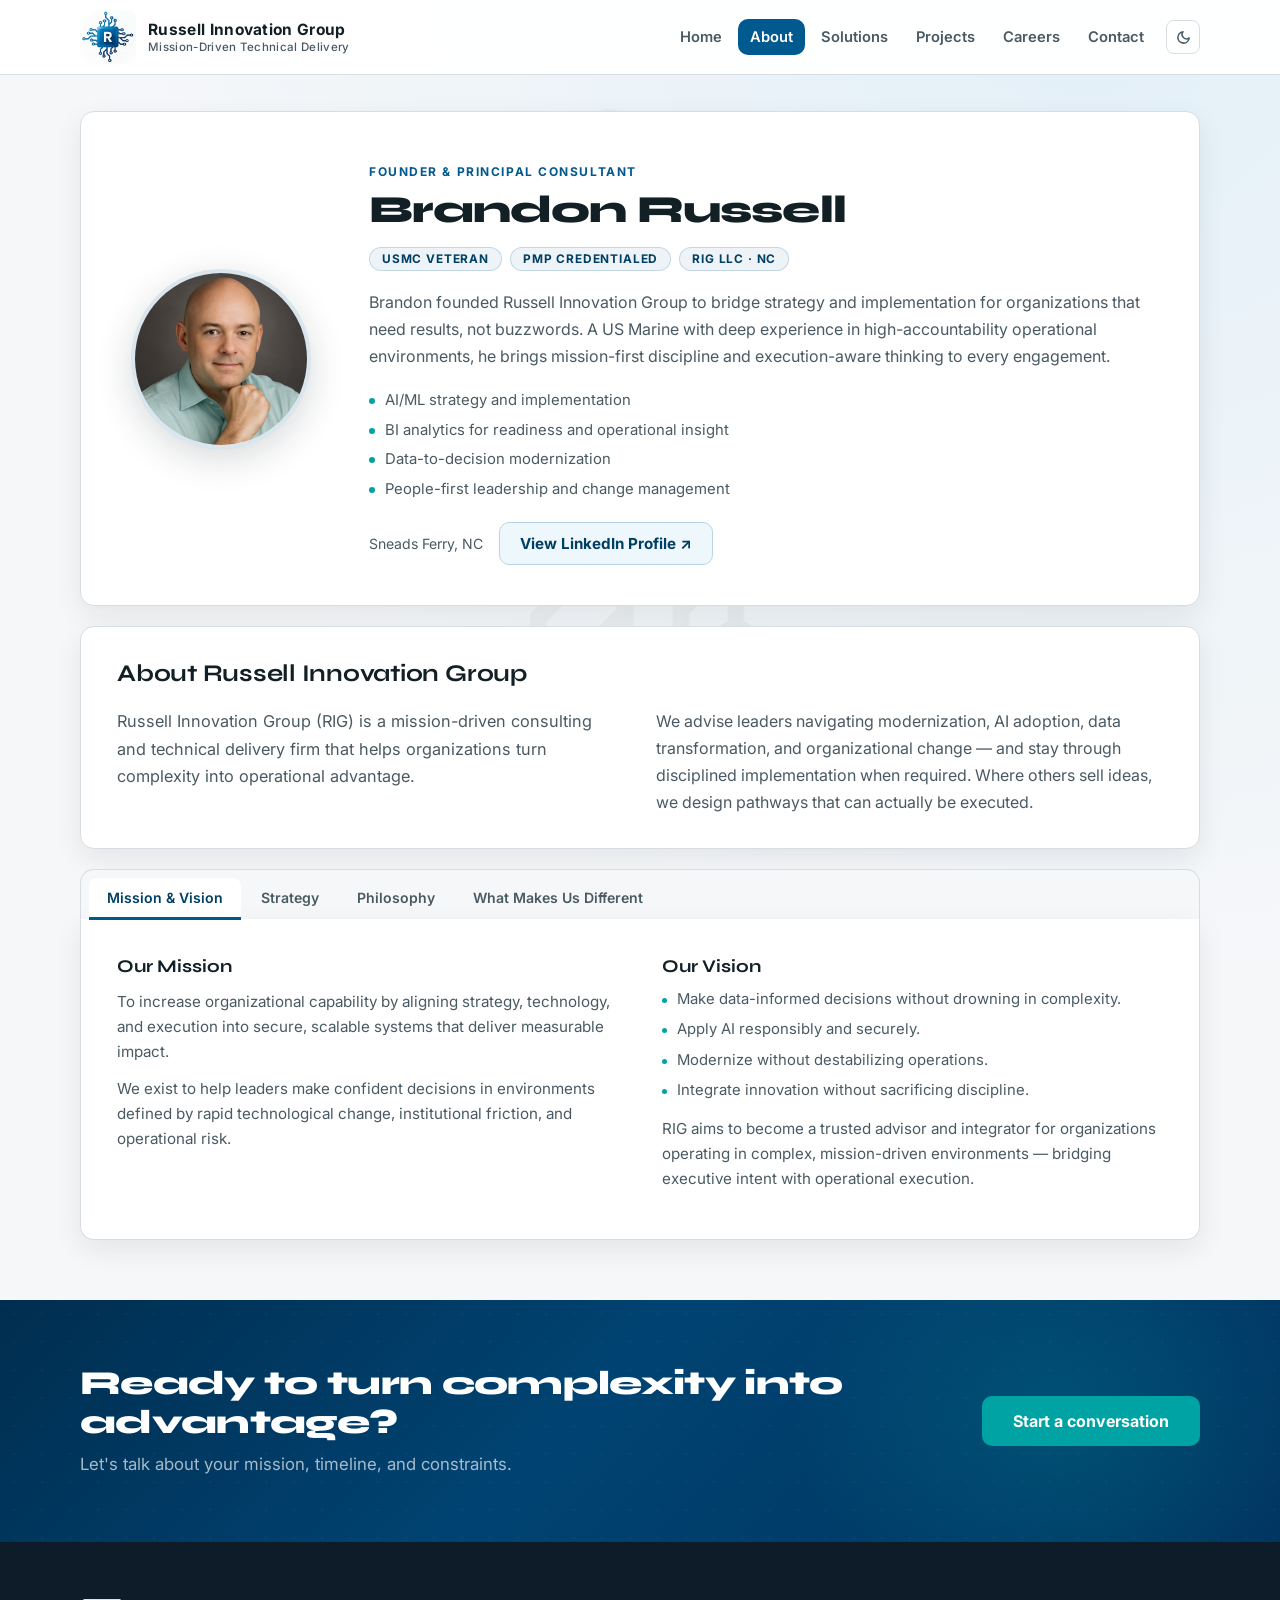
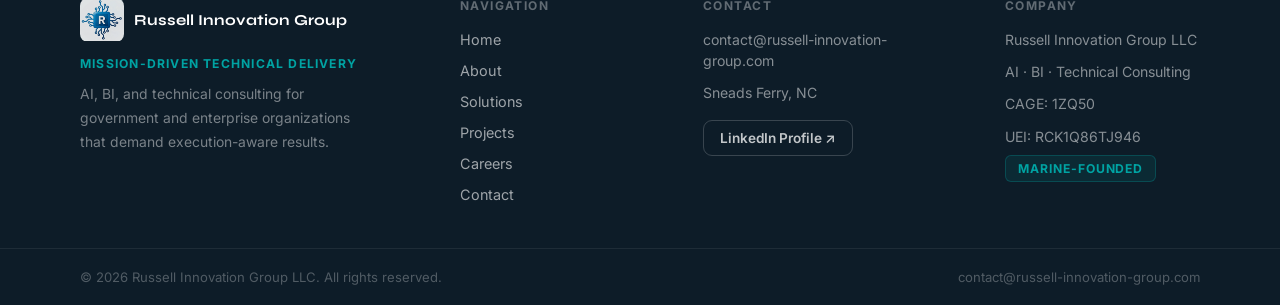
==== commit 67efcc26: "Add light/dark mode toggle to all pages - Sun/moon icon button in header on all 6 pages, visible on " ====
--- a/about.html
+++ b/about.html
@@ -17,10 +17,11 @@
     <meta property="og:url" content="https://russell-innovation-group.com/about" />
     <meta property="twitter:card" content="summary_large_image" />
     <link rel="canonical" href="https://russell-innovation-group.com/about" />
+    <script>!function(){var t=localStorage.getItem('rig-theme')||(window.matchMedia&&window.matchMedia('(prefers-color-scheme:dark)').matches?'dark':'light');document.documentElement.setAttribute('data-theme',t)}();</script>
     <link rel="preconnect" href="https://fonts.googleapis.com" />
     <link rel="preconnect" href="https://fonts.gstatic.com" crossorigin />
     <link href="https://fonts.googleapis.com/css2?family=Inter:wght@400;500;600;700&family=Syne:wght@700;800&display=swap" rel="stylesheet" />
-    <link rel="stylesheet" href="styles.css?v=20260627" />
+    <link rel="stylesheet" href="styles.css?v=20260628" />
     <link rel="icon" type="image/png" href="./browserlogo.png" />
   </head>
   <body>
@@ -52,6 +53,10 @@
           <a data-nav href="./careers.html">Careers</a>
           <a data-nav href="./contact.html">Contact</a>
         </nav>
+        <button class="theme-toggle" id="theme-toggle" aria-label="Switch to dark mode">
+          <svg class="icon-sun" xmlns="http://www.w3.org/2000/svg" width="15" height="15" viewBox="0 0 24 24" fill="none" stroke="currentColor" stroke-width="2.5" stroke-linecap="round" stroke-linejoin="round" aria-hidden="true"><circle cx="12" cy="12" r="4"/><path d="M12 2v2M12 20v2M4.93 4.93l1.41 1.41M17.66 17.66l1.41 1.41M2 12h2M20 12h2M6.34 17.66l-1.41 1.41M19.07 4.93l-1.41 1.41"/></svg>
+          <svg class="icon-moon" xmlns="http://www.w3.org/2000/svg" width="15" height="15" viewBox="0 0 24 24" fill="none" stroke="currentColor" stroke-width="2.5" stroke-linecap="round" stroke-linejoin="round" aria-hidden="true"><path d="M21 12.79A9 9 0 1 1 11.21 3 7 7 0 0 0 21 12.79z"/></svg>
+        </button>
       </div>
     </header>
 
@@ -317,7 +322,7 @@
         </div>
       </div>
     </footer>
-    <script src="app.js?v=20260618" defer></script>
+    <script src="app.js?v=20260628" defer></script>
   </body>
 </html>
 
--- a/styles.css
+++ b/styles.css
@@ -102,7 +102,7 @@
 .header-inner {
   display: flex;
   align-items: center;
-  justify-content: space-between;
+  gap: 6px;
   min-height: 74px;
 }
 
@@ -114,6 +114,7 @@
   letter-spacing: 0.02em;
   z-index: 30;
   position: relative;
+  margin-right: auto;
 }
 
 .brand-logo {
@@ -2261,63 +2262,131 @@
 }
 
 /* ── DARK MODE ───────────────────────────── */
-
-@media (prefers-color-scheme: dark) {
-  :root {
-    --bg: #0b1118;
-    --bg-glow: #09192a;
-    --surface: #131c26;
-    --ink: #d4e0eb;
-    --muted: #6a8498;
-    --brand: #4faad9;
-    --brand-dark: #82caf5;
-    --line: #1b2c3b;
-    --header-bg: rgba(10, 15, 22, 0.95);
-    --nav-hover-bg: #122030;
-    --input-bg: #0c1520;
-    --shadow: 0 10px 28px rgba(0, 0, 0, 0.44);
-    --shadow-hover: 0 18px 48px rgba(0, 0, 0, 0.64);
-  }
-
-  body::before {
-    filter: grayscale(1) invert(1);
-    opacity: 0.05;
-  }
-
-  .btn-secondary {
-    color: var(--brand-dark);
-    border-color: #1e3a52;
-    background: #0e1e2e;
-  }
-
-  .btn-secondary:hover,
-  .btn-secondary:focus-visible {
-    background: #152840;
-    border-color: #2a4f6e;
-  }
-
-  input,
-  textarea {
-    border-color: var(--line);
-    color: var(--ink);
-  }
-
-  input:focus,
-  textarea:focus {
-    outline-color: rgba(79, 170, 217, 0.3);
-    border-color: rgba(79, 170, 217, 0.55);
-  }
-
-  .error { color: #f87171; }
-  .success { color: #4ade80; }
-
-  .founder-badge {
-    background: rgba(79, 170, 217, 0.09);
-    border-color: rgba(79, 170, 217, 0.22);
-    color: var(--brand-dark);
-  }
-
-  .founder-hero-headshot {
-    border-color: rgba(79, 170, 217, 0.18);
-  }
-}
+/* Controlled entirely via [data-theme="dark"] on <html>, set by inline
+   script in <head> (reads localStorage → system preference) and toggled
+   by the theme-toggle button. No CSS media query needed. */
+
+[data-theme="dark"] {
+  --bg: #0b1118;
+  --bg-glow: #09192a;
+  --surface: #131c26;
+  --ink: #d4e0eb;
+  --muted: #6a8498;
+  --brand: #4faad9;
+  --brand-dark: #82caf5;
+  --line: #1b2c3b;
+  --header-bg: rgba(10, 15, 22, 0.95);
+  --nav-hover-bg: #122030;
+  --input-bg: #0c1520;
+  --shadow: 0 10px 28px rgba(0, 0, 0, 0.44);
+  --shadow-hover: 0 18px 48px rgba(0, 0, 0, 0.64);
+}
+
+[data-theme="dark"] body::before {
+  filter: grayscale(1) invert(1);
+  opacity: 0.05;
+}
+
+[data-theme="dark"] .btn-secondary {
+  color: var(--brand-dark);
+  border-color: #1e3a52;
+  background: #0e1e2e;
+}
+
+[data-theme="dark"] .btn-secondary:hover,
+[data-theme="dark"] .btn-secondary:focus-visible {
+  background: #152840;
+  border-color: #2a4f6e;
+}
+
+[data-theme="dark"] input,
+[data-theme="dark"] textarea {
+  border-color: var(--line);
+  color: var(--ink);
+}
+
+[data-theme="dark"] input:focus,
+[data-theme="dark"] textarea:focus {
+  outline-color: rgba(79, 170, 217, 0.3);
+  border-color: rgba(79, 170, 217, 0.55);
+}
+
+[data-theme="dark"] .error { color: #f87171; }
+[data-theme="dark"] .success { color: #4ade80; }
+
+[data-theme="dark"] .founder-badge {
+  background: rgba(79, 170, 217, 0.09);
+  border-color: rgba(79, 170, 217, 0.22);
+  color: var(--brand-dark);
+}
+
+[data-theme="dark"] .founder-hero-headshot {
+  border-color: rgba(79, 170, 217, 0.18);
+}
+
+/* ── THEME TOGGLE BUTTON ─────────────────── */
+
+.theme-toggle {
+  display: inline-flex;
+  align-items: center;
+  justify-content: center;
+  width: 34px;
+  height: 34px;
+  padding: 0;
+  border: 1px solid var(--line);
+  border-radius: 8px;
+  background: transparent;
+  color: var(--muted);
+  cursor: pointer;
+  flex-shrink: 0;
+  margin-left: 4px;
+  transition: color 0.18s ease, border-color 0.18s ease, background 0.18s ease;
+}
+
+.theme-toggle:hover,
+.theme-toggle:focus-visible {
+  color: var(--ink);
+  border-color: var(--accent);
+  background: var(--nav-hover-bg);
+}
+
+.icon-sun {
+  display: none;
+  flex-shrink: 0;
+  pointer-events: none;
+}
+
+/* Moon is the default icon (light mode / no preference) */
+.icon-moon {
+  display: block;
+  flex-shrink: 0;
+  pointer-events: none;
+}
+
+[data-theme="dark"] .icon-sun  { display: block; }
+[data-theme="dark"] .icon-moon { display: none; }
+
+.theme-label { display: none; }
+
+@media (max-width: 640px) {
+  /* On mobile, toggle lives in the header bar next to the hamburger */
+  .theme-toggle {
+    width: 44px;
+    height: 44px;
+    border-color: rgba(255, 255, 255, 0.22);
+    border-width: 1.5px;
+    color: rgba(255, 255, 255, 0.85);
+    border-radius: 10px;
+    order: 1;
+    margin-left: 0;
+  }
+
+  .theme-toggle:hover,
+  .theme-toggle:focus-visible {
+    color: #ffffff;
+    border-color: rgba(255, 255, 255, 0.55);
+    background: rgba(255, 255, 255, 0.07);
+  }
+
+  .nav-toggle { order: 2; }
+}
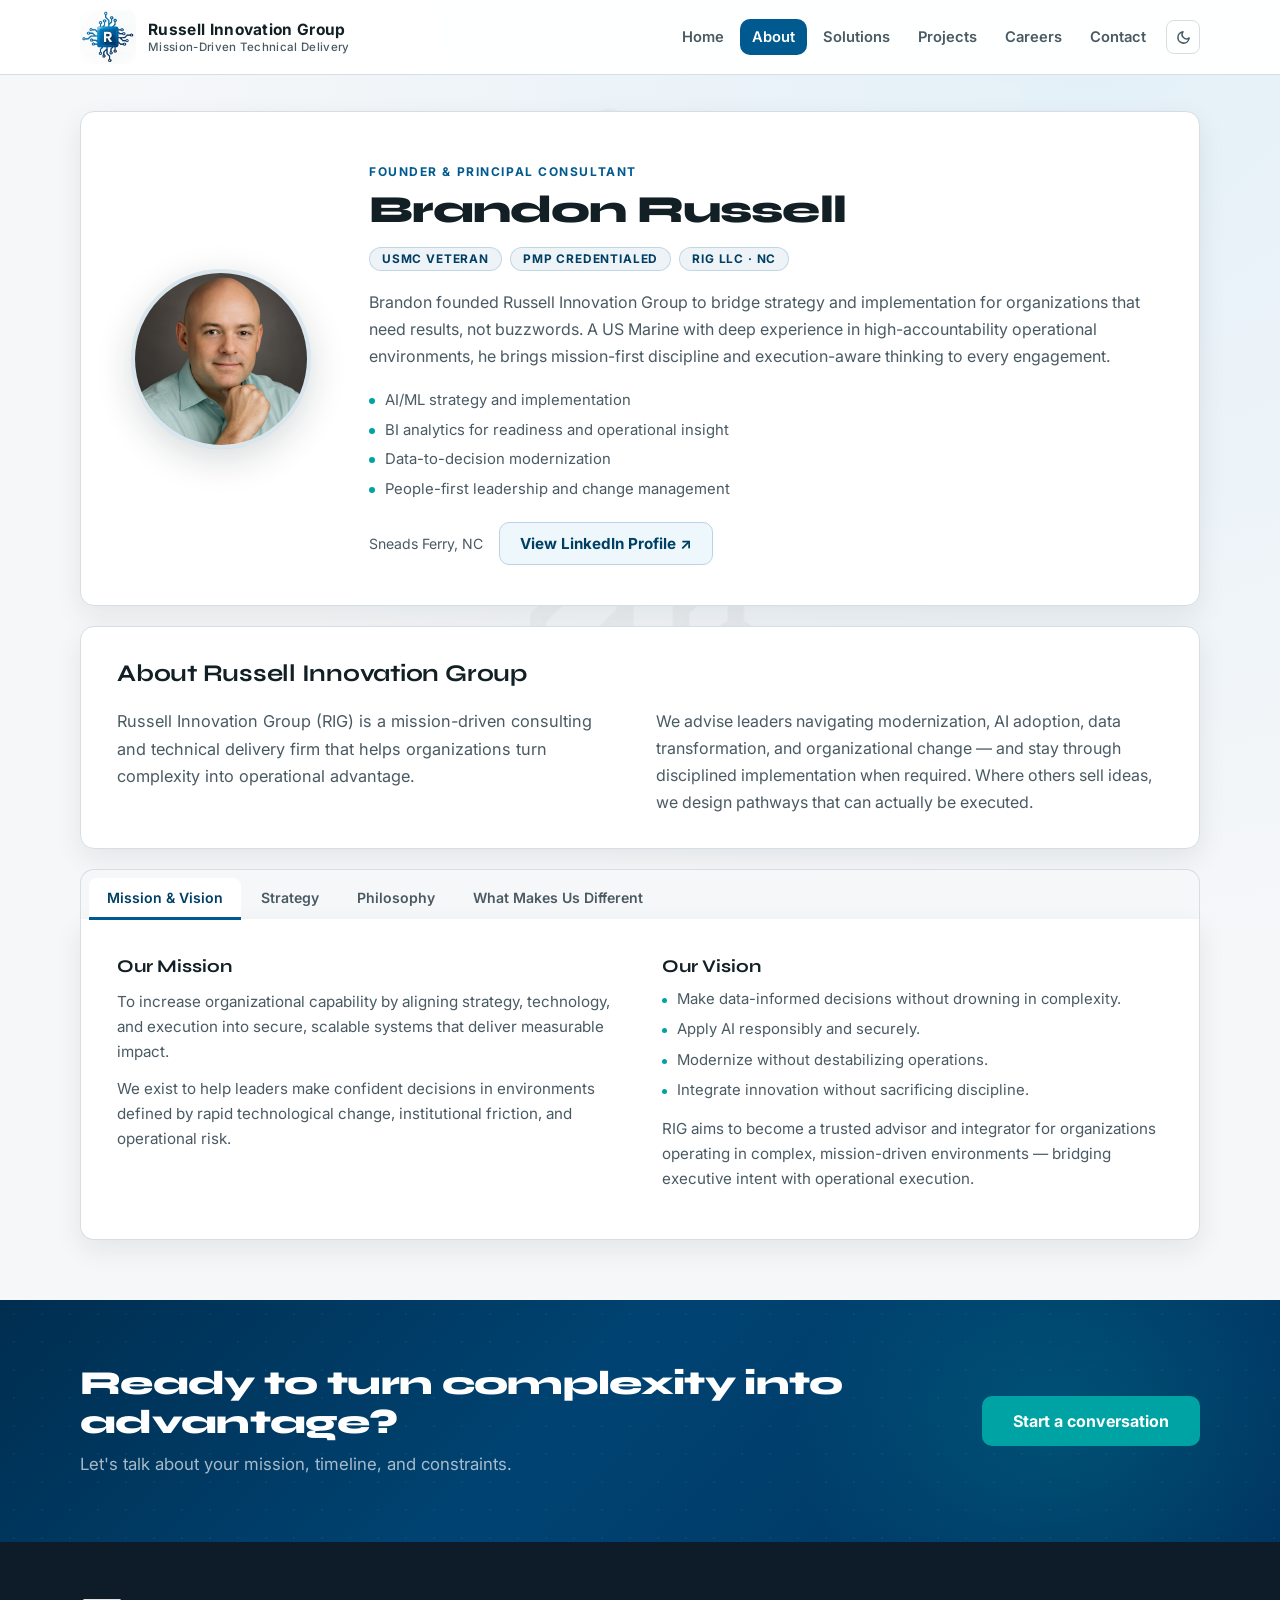
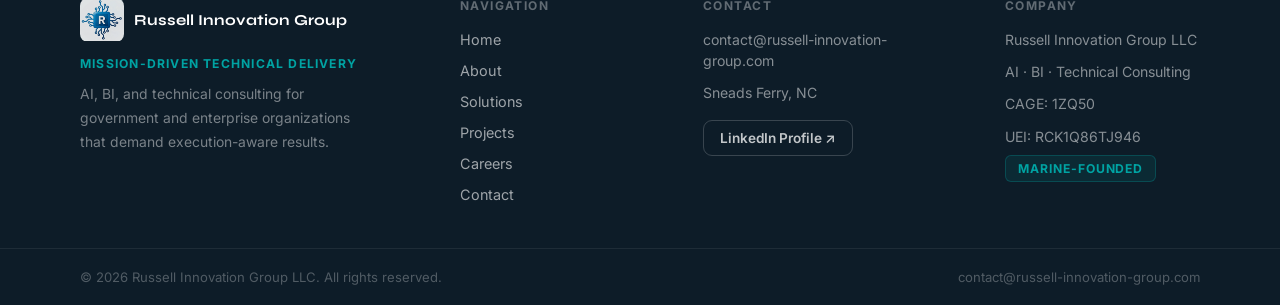
==== commit a4ce6bda: "Move theme toggle into nav overlay on mobile Toggle now hidden in header bar on mobile; appears as f" ====
--- a/about.html
+++ b/about.html
@@ -52,11 +52,12 @@
           <a data-nav href="./projects.html">Projects</a>
           <a data-nav href="./careers.html">Careers</a>
           <a data-nav href="./contact.html">Contact</a>
+          <button class="theme-toggle" id="theme-toggle" aria-label="Switch to dark mode">
+            <svg class="icon-sun" xmlns="http://www.w3.org/2000/svg" width="15" height="15" viewBox="0 0 24 24" fill="none" stroke="currentColor" stroke-width="2.5" stroke-linecap="round" stroke-linejoin="round" aria-hidden="true"><circle cx="12" cy="12" r="4"/><path d="M12 2v2M12 20v2M4.93 4.93l1.41 1.41M17.66 17.66l1.41 1.41M2 12h2M20 12h2M6.34 17.66l-1.41 1.41M19.07 4.93l-1.41 1.41"/></svg>
+            <svg class="icon-moon" xmlns="http://www.w3.org/2000/svg" width="15" height="15" viewBox="0 0 24 24" fill="none" stroke="currentColor" stroke-width="2.5" stroke-linecap="round" stroke-linejoin="round" aria-hidden="true"><path d="M21 12.79A9 9 0 1 1 11.21 3 7 7 0 0 0 21 12.79z"/></svg>
+            <span class="theme-label">Dark mode</span>
+          </button>
         </nav>
-        <button class="theme-toggle" id="theme-toggle" aria-label="Switch to dark mode">
-          <svg class="icon-sun" xmlns="http://www.w3.org/2000/svg" width="15" height="15" viewBox="0 0 24 24" fill="none" stroke="currentColor" stroke-width="2.5" stroke-linecap="round" stroke-linejoin="round" aria-hidden="true"><circle cx="12" cy="12" r="4"/><path d="M12 2v2M12 20v2M4.93 4.93l1.41 1.41M17.66 17.66l1.41 1.41M2 12h2M20 12h2M6.34 17.66l-1.41 1.41M19.07 4.93l-1.41 1.41"/></svg>
-          <svg class="icon-moon" xmlns="http://www.w3.org/2000/svg" width="15" height="15" viewBox="0 0 24 24" fill="none" stroke="currentColor" stroke-width="2.5" stroke-linecap="round" stroke-linejoin="round" aria-hidden="true"><path d="M21 12.79A9 9 0 1 1 11.21 3 7 7 0 0 0 21 12.79z"/></svg>
-        </button>
       </div>
     </header>
 
--- a/styles.css
+++ b/styles.css
@@ -2369,24 +2369,39 @@
 .theme-label { display: none; }
 
 @media (max-width: 640px) {
-  /* On mobile, toggle lives in the header bar next to the hamburger */
-  .theme-toggle {
-    width: 44px;
-    height: 44px;
-    border-color: rgba(255, 255, 255, 0.22);
-    border-width: 1.5px;
-    color: rgba(255, 255, 255, 0.85);
-    border-radius: 10px;
-    order: 1;
+  /* On mobile, toggle lives inside the nav overlay */
+  .site-nav.nav-open .theme-toggle {
+    display: flex;
+    width: 100%;
+    max-width: 300px;
+    height: auto;
+    padding: 14px 36px;
+    border-radius: 12px;
+    gap: 10px;
+    color: rgba(255, 255, 255, 0.7) !important;
+    border-color: rgba(255, 255, 255, 0.15) !important;
+    background: transparent !important;
     margin-left: 0;
-  }
-
-  .theme-toggle:hover,
-  .theme-toggle:focus-visible {
-    color: #ffffff;
-    border-color: rgba(255, 255, 255, 0.55);
-    background: rgba(255, 255, 255, 0.07);
-  }
-
-  .nav-toggle { order: 2; }
-}
+    margin-top: 6px;
+  }
+
+  .site-nav.nav-open .theme-toggle:hover,
+  .site-nav.nav-open .theme-toggle:focus-visible {
+    color: #ffffff !important;
+    background: rgba(255, 255, 255, 0.07) !important;
+    border-color: var(--accent) !important;
+  }
+
+  .site-nav.nav-open .theme-label {
+    display: inline;
+    font-size: 1.4rem;
+    font-family: 'Syne', sans-serif;
+    font-weight: 700;
+  }
+
+  .site-nav.nav-open .icon-sun,
+  .site-nav.nav-open .icon-moon {
+    width: 20px;
+    height: 20px;
+  }
+}
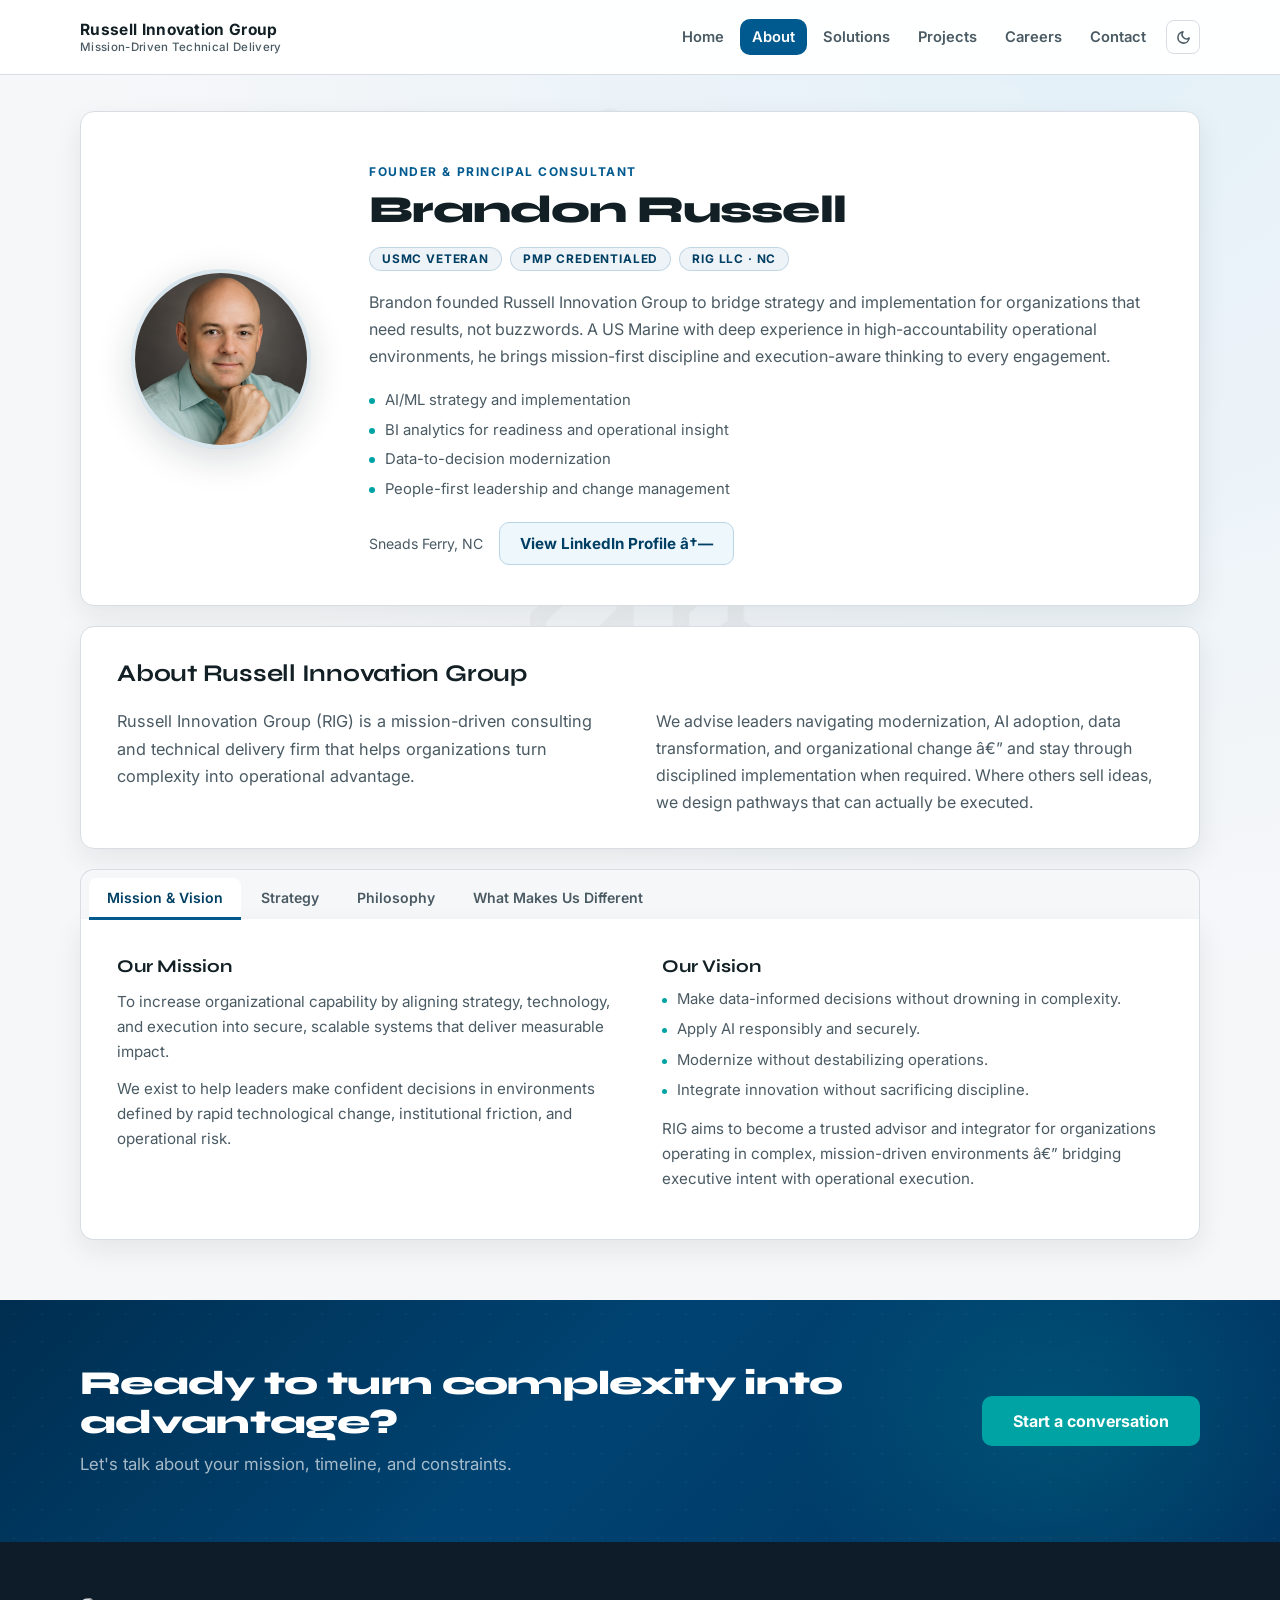
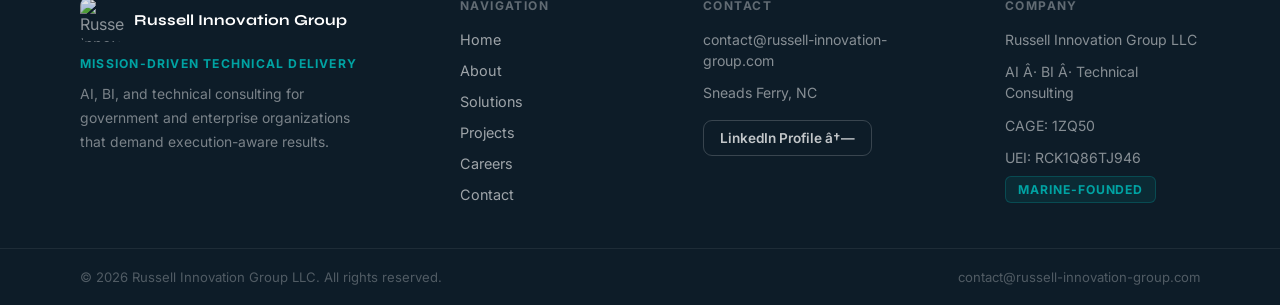
==== commit ca95f62f: "Replace logo with transparent background version across all pages Co-Authored-By: Claude Sonnet 4.6 " ====
--- a/about.html
+++ b/about.html
@@ -1,4 +1,4 @@
-<!doctype html>
+﻿<!doctype html>
 <html lang="en">
   <head>
     <meta charset="UTF-8" />
@@ -22,13 +22,13 @@
     <link rel="preconnect" href="https://fonts.gstatic.com" crossorigin />
     <link href="https://fonts.googleapis.com/css2?family=Inter:wght@400;500;600;700&family=Syne:wght@700;800&display=swap" rel="stylesheet" />
     <link rel="stylesheet" href="styles.css?v=20260628" />
-    <link rel="icon" type="image/png" href="./browserlogo.png" />
+    <link rel="icon" type="image/png" href="./browserlogo (transparent).png" />
   </head>
   <body>
     <header class="site-header">
       <div class="container header-inner">
         <a class="brand" href="./index.html">
-          <img class="brand-logo" src="./browserlogo.png" alt="Russell Innovation Group logo" />
+          <img class="brand-logo" src="./browserlogo (transparent).png" alt="Russell Innovation Group logo" />
           <span>
             Russell Innovation Group
             <small>Mission-Driven Technical Delivery</small>
@@ -70,7 +70,7 @@
             <img
               class="founder-hero-headshot"
               src="./assets/brandon-russell-headshot.png"
-              alt="Brandon Russell, Founder — Russell Innovation Group"
+              alt="Brandon Russell, Founder â€” Russell Innovation Group"
             />
           </div>
           <div class="founder-hero-content">
@@ -100,7 +100,7 @@
                 href="https://www.linkedin.com/in/brandon-t-russell7/"
                 target="_blank"
                 rel="noopener noreferrer"
-              >View LinkedIn Profile ↗</a>
+              >View LinkedIn Profile â†—</a>
             </div>
           </div>
         </section>
@@ -115,7 +115,7 @@
             </p>
             <p>
               We advise leaders navigating modernization, AI adoption, data transformation, and
-              organizational change — and stay through disciplined implementation when required.
+              organizational change â€” and stay through disciplined implementation when required.
               Where others sell ideas, we design pathways that can actually be executed.
             </p>
           </div>
@@ -147,7 +147,7 @@
                     <li>Modernize without destabilizing operations.</li>
                     <li>Integrate innovation without sacrificing discipline.</li>
                   </ul>
-                  <p>RIG aims to become a trusted advisor and integrator for organizations operating in complex, mission-driven environments — bridging executive intent with operational execution.</p>
+                  <p>RIG aims to become a trusted advisor and integrator for organizations operating in complex, mission-driven environments â€” bridging executive intent with operational execution.</p>
                 </div>
               </div>
             </div>
@@ -188,7 +188,7 @@
               <div class="values-grid">
                 <div class="value-card">
                   <h4>Mission Alignment</h4>
-                  <p>Every system decision traces back to a mission requirement — not a technology trend.</p>
+                  <p>Every system decision traces back to a mission requirement â€” not a technology trend.</p>
                 </div>
                 <div class="value-card">
                   <h4>Structured Decision-Making</h4>
@@ -204,14 +204,14 @@
                 </div>
                 <div class="value-card">
                   <h4>Measurable Outcomes</h4>
-                  <p>Impact measured in operational results — not deliverable counts or slide decks.</p>
+                  <p>Impact measured in operational results â€” not deliverable counts or slide decks.</p>
                 </div>
                 <div class="value-card">
                   <h4>Long-Term Resilience</h4>
                   <p>We build systems that outlast leadership cycles and survive funding changes.</p>
                 </div>
               </div>
-              <p class="tab-closing">Innovation should not be reckless. It should be disciplined — and it should leave organizations more capable and better prepared than before.</p>
+              <p class="tab-closing">Innovation should not be reckless. It should be disciplined â€” and it should leave organizations more capable and better prepared than before.</p>
             </div>
 
             <!-- What Makes Us Different -->
@@ -227,7 +227,7 @@
                 <div class="difference-item">
                   <span class="difference-marker">02</span>
                   <div>
-                    <h4>Advisory and Implementation — One Discipline</h4>
+                    <h4>Advisory and Implementation â€” One Discipline</h4>
                     <p>No handoffs. No gaps. We advise through the decision and execute through delivery under one engagement model.</p>
                   </div>
                 </div>
@@ -235,7 +235,7 @@
                   <span class="difference-marker">03</span>
                   <div>
                     <h4>Designed for Security and Constraint</h4>
-                    <p>We design for compliance, security, and real-world budget and time constraints — not for ideal conditions that don't exist in the field.</p>
+                    <p>We design for compliance, security, and real-world budget and time constraints â€” not for ideal conditions that don't exist in the field.</p>
                   </div>
                 </div>
                 <div class="difference-item">
@@ -275,7 +275,7 @@
       <div class="container footer-grid">
         <div class="footer-brand">
           <a class="footer-logo-link" href="./index.html">
-            <img class="footer-logo" src="./browserlogo.png" alt="Russell Innovation Group logo" />
+            <img class="footer-logo" src="./browserlogo (transparent).png" alt="Russell Innovation Group logo" />
             <span class="footer-brand-name">Russell Innovation Group</span>
           </a>
           <p class="footer-tagline">Mission-Driven Technical Delivery</p>
@@ -303,13 +303,13 @@
             href="https://www.linkedin.com/in/brandon-t-russell7/"
             target="_blank"
             rel="noopener noreferrer"
-          >LinkedIn Profile ↗</a>
+          >LinkedIn Profile â†—</a>
         </div>
         <div class="footer-col">
           <h4 class="footer-col-heading">Company</h4>
           <ul class="footer-contact-list">
             <li>Russell Innovation Group LLC</li>
-            <li>AI · BI · Technical Consulting</li>
+            <li>AI Â· BI Â· Technical Consulting</li>
             <li>CAGE: 1ZQ50</li>
             <li>UEI: RCK1Q86TJ946</li>
           </ul>
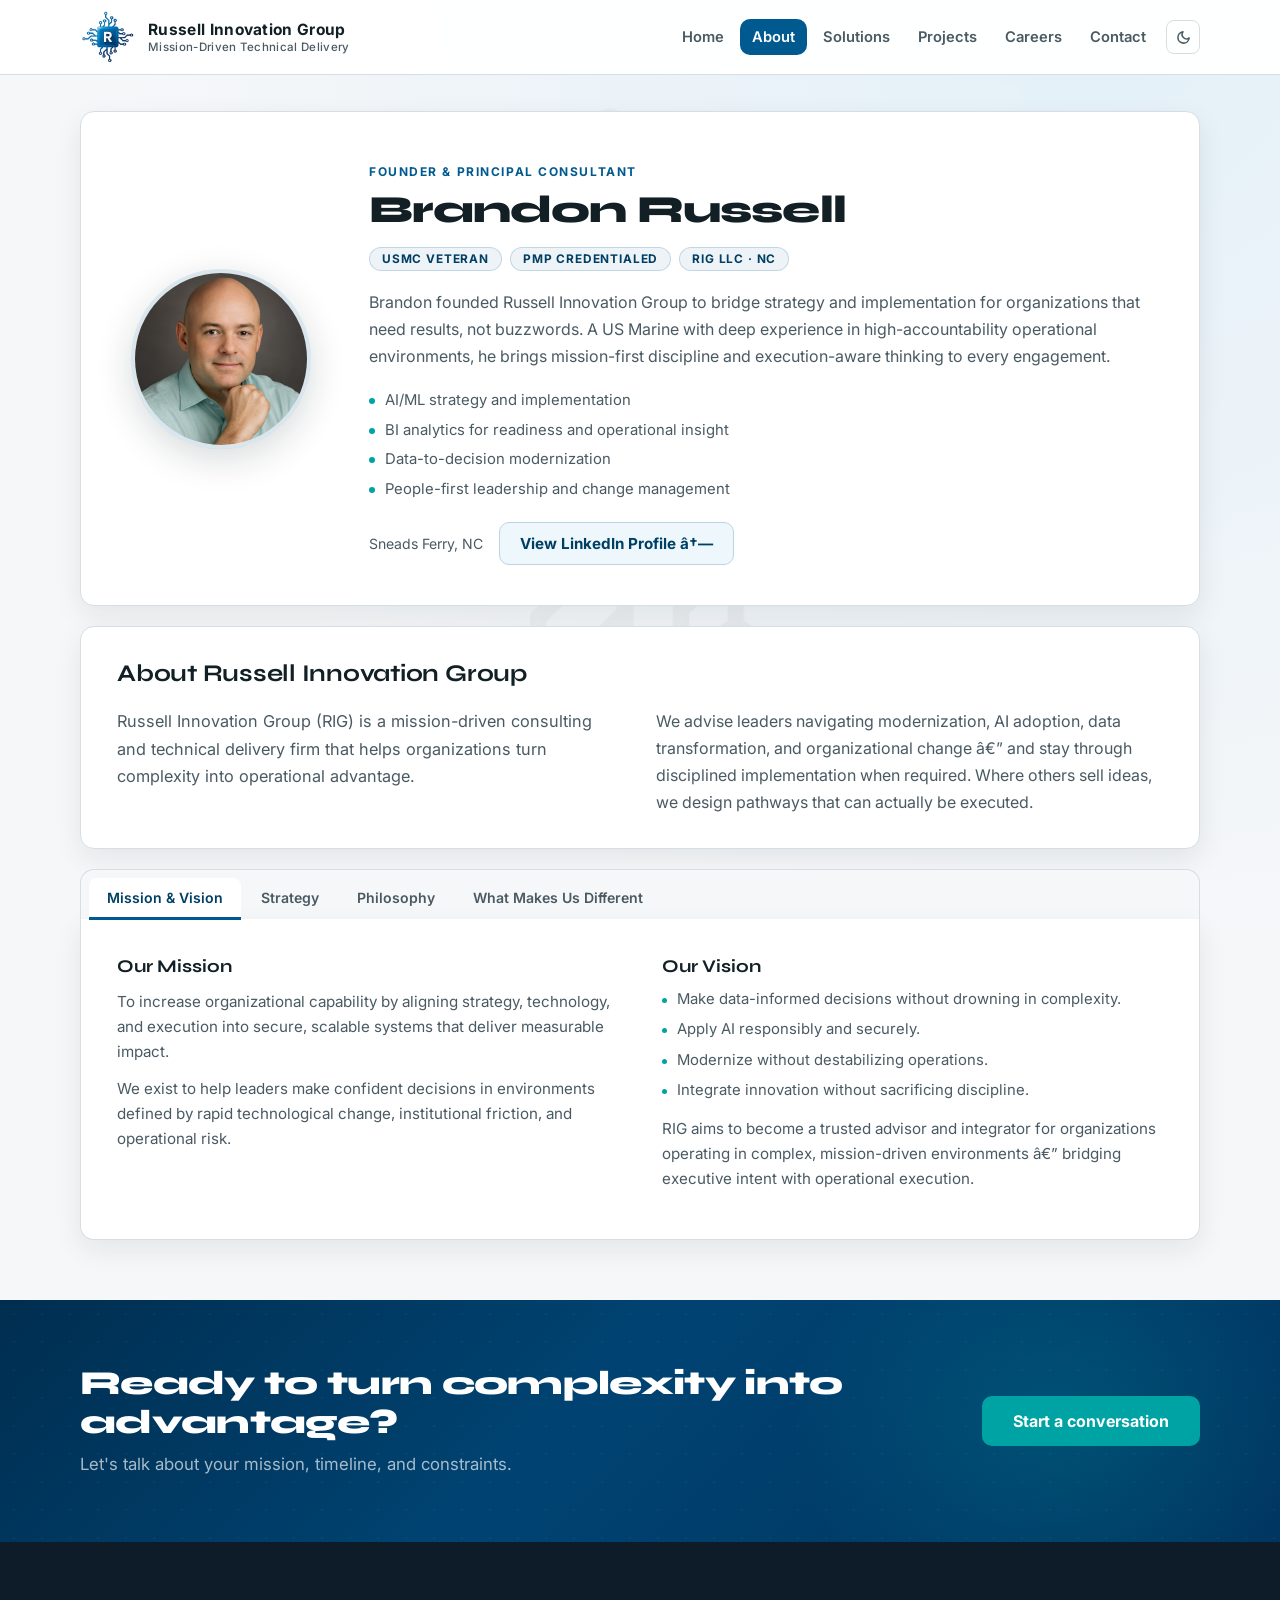
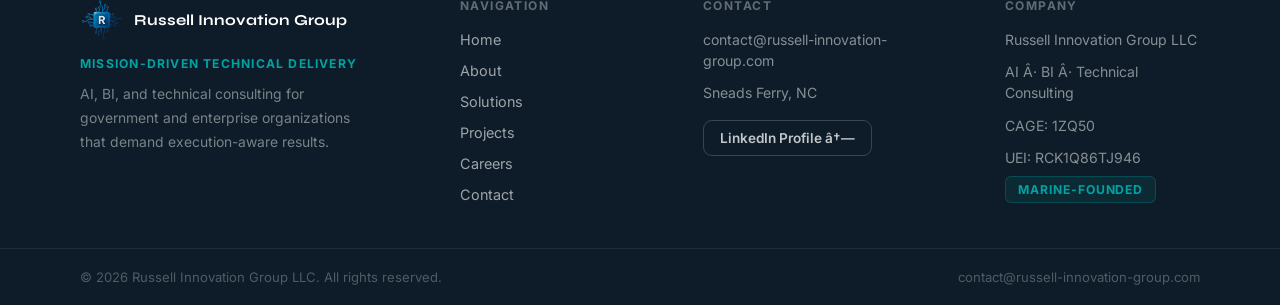
==== commit 3f13a41c: "Fix favicon by URL-encoding space in logo filename Co-Authored-By: Claude Sonnet 4.6 <noreply@anthro" ====
--- a/about.html
+++ b/about.html
@@ -22,7 +22,7 @@
     <link rel="preconnect" href="https://fonts.gstatic.com" crossorigin />
     <link href="https://fonts.googleapis.com/css2?family=Inter:wght@400;500;600;700&family=Syne:wght@700;800&display=swap" rel="stylesheet" />
     <link rel="stylesheet" href="styles.css?v=20260628" />
-    <link rel="icon" type="image/png" href="./browserlogo (transparent).png" />
+    <link rel="icon" type="image/png" href="./browserlogo%20(transparent).png" />
   </head>
   <body>
     <header class="site-header">
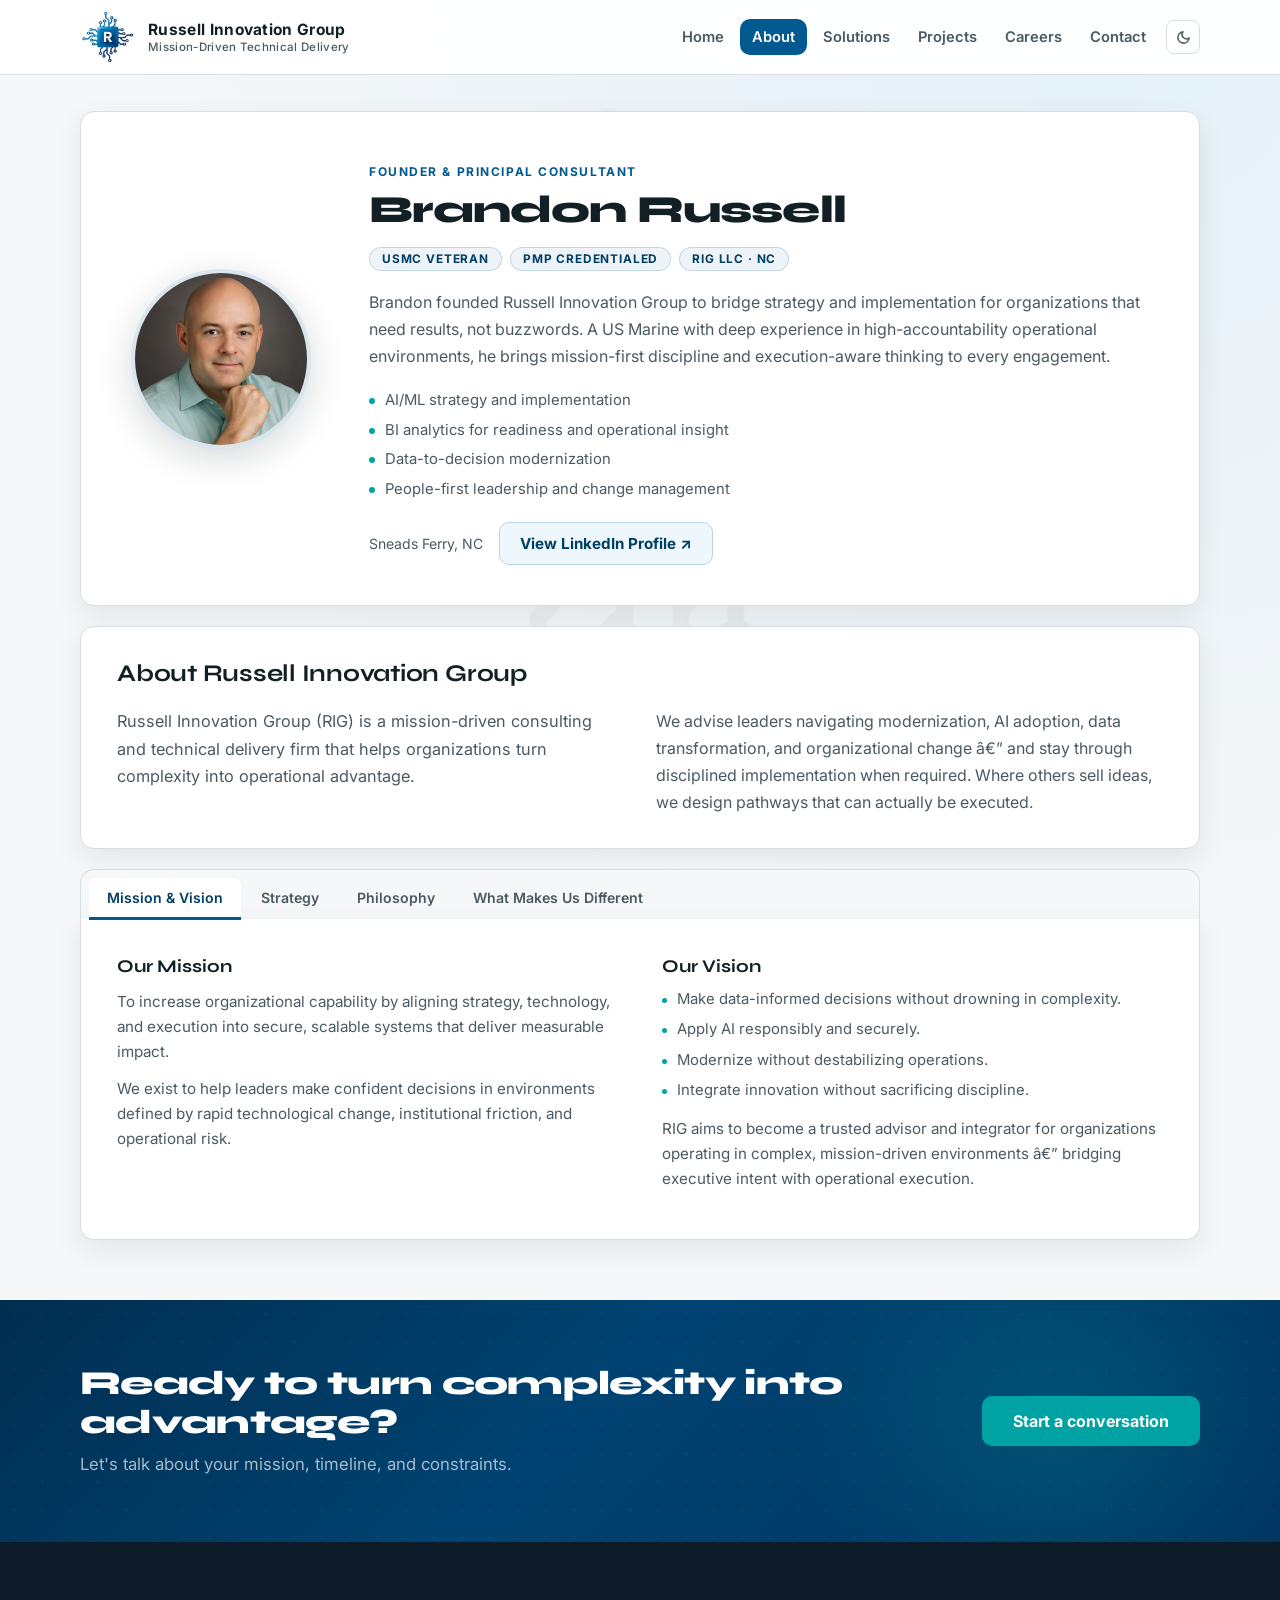
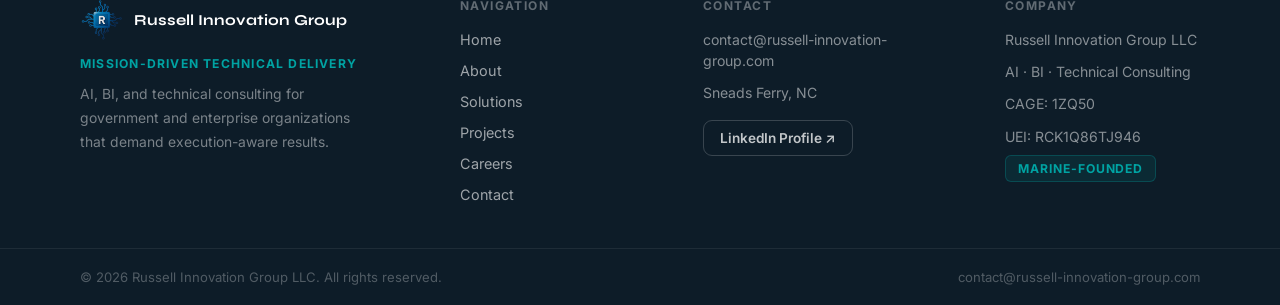
==== commit 988ec325: "Fix MilVector badge to Live, fix lightbox close button, repair encoding corruption sitewide Co-Autho" ====
--- a/about.html
+++ b/about.html
@@ -100,7 +100,7 @@
                 href="https://www.linkedin.com/in/brandon-t-russell7/"
                 target="_blank"
                 rel="noopener noreferrer"
-              >View LinkedIn Profile â†—</a>
+              >View LinkedIn Profile &#8599;</a>
             </div>
           </div>
         </section>
@@ -303,13 +303,13 @@
             href="https://www.linkedin.com/in/brandon-t-russell7/"
             target="_blank"
             rel="noopener noreferrer"
-          >LinkedIn Profile â†—</a>
+          >LinkedIn Profile &#8599;</a>
         </div>
         <div class="footer-col">
           <h4 class="footer-col-heading">Company</h4>
           <ul class="footer-contact-list">
             <li>Russell Innovation Group LLC</li>
-            <li>AI Â· BI Â· Technical Consulting</li>
+            <li>AI &middot; BI &middot; Technical Consulting</li>
             <li>CAGE: 1ZQ50</li>
             <li>UEI: RCK1Q86TJ946</li>
           </ul>
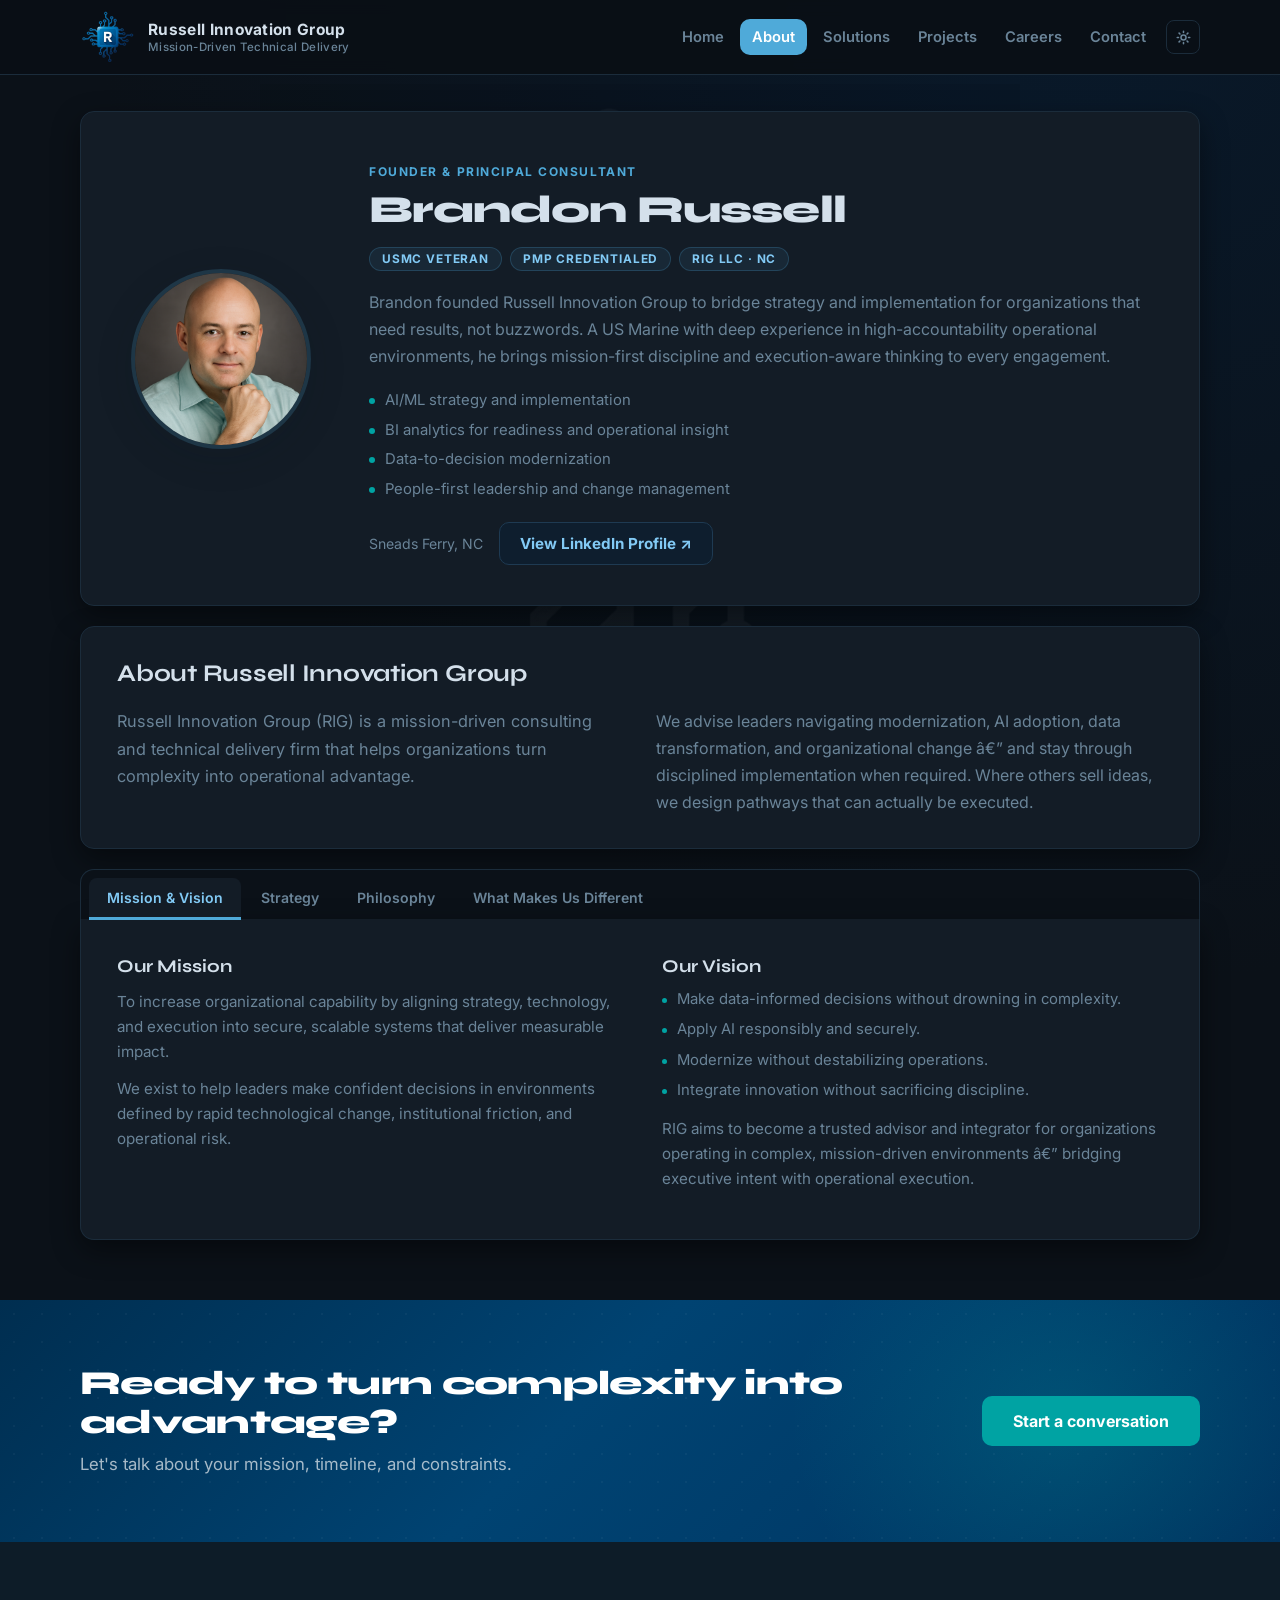
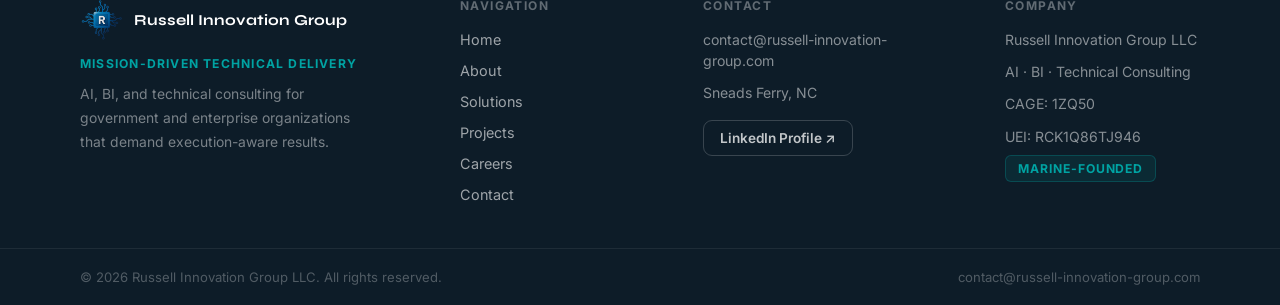
==== commit 560d08d9: "Default to dark mode, fix form autofill/filled-state consistency Co-Authored-By: Claude Sonnet 4.6 <" ====
--- a/about.html
+++ b/about.html
@@ -17,11 +17,11 @@
     <meta property="og:url" content="https://russell-innovation-group.com/about" />
     <meta property="twitter:card" content="summary_large_image" />
     <link rel="canonical" href="https://russell-innovation-group.com/about" />
-    <script>!function(){var t=localStorage.getItem('rig-theme')||(window.matchMedia&&window.matchMedia('(prefers-color-scheme:dark)').matches?'dark':'light');document.documentElement.setAttribute('data-theme',t)}();</script>
+    <script>!function(){var t=localStorage.getItem('rig-theme')||'dark';document.documentElement.setAttribute('data-theme',t)}();</script>
     <link rel="preconnect" href="https://fonts.googleapis.com" />
     <link rel="preconnect" href="https://fonts.gstatic.com" crossorigin />
     <link href="https://fonts.googleapis.com/css2?family=Inter:wght@400;500;600;700&family=Syne:wght@700;800&display=swap" rel="stylesheet" />
-    <link rel="stylesheet" href="styles.css?v=20260628" />
+    <link rel="stylesheet" href="styles.css?v=20260629" />
     <link rel="icon" type="image/png" href="./browserlogo%20(transparent).png" />
   </head>
   <body>
@@ -52,10 +52,10 @@
           <a data-nav href="./projects.html">Projects</a>
           <a data-nav href="./careers.html">Careers</a>
           <a data-nav href="./contact.html">Contact</a>
-          <button class="theme-toggle" id="theme-toggle" aria-label="Switch to dark mode">
+          <button class="theme-toggle" id="theme-toggle" aria-label="Switch to light mode">
             <svg class="icon-sun" xmlns="http://www.w3.org/2000/svg" width="15" height="15" viewBox="0 0 24 24" fill="none" stroke="currentColor" stroke-width="2.5" stroke-linecap="round" stroke-linejoin="round" aria-hidden="true"><circle cx="12" cy="12" r="4"/><path d="M12 2v2M12 20v2M4.93 4.93l1.41 1.41M17.66 17.66l1.41 1.41M2 12h2M20 12h2M6.34 17.66l-1.41 1.41M19.07 4.93l-1.41 1.41"/></svg>
             <svg class="icon-moon" xmlns="http://www.w3.org/2000/svg" width="15" height="15" viewBox="0 0 24 24" fill="none" stroke="currentColor" stroke-width="2.5" stroke-linecap="round" stroke-linejoin="round" aria-hidden="true"><path d="M21 12.79A9 9 0 1 1 11.21 3 7 7 0 0 0 21 12.79z"/></svg>
-            <span class="theme-label">Dark mode</span>
+            <span class="theme-label">Light mode</span>
           </button>
         </nav>
       </div>
@@ -323,7 +323,7 @@
         </div>
       </div>
     </footer>
-    <script src="app.js?v=20260628" defer></script>
+    <script src="app.js?v=20260629" defer></script>
   </body>
 </html>
 
--- a/styles.css
+++ b/styles.css
@@ -2311,6 +2311,23 @@
   border-color: rgba(79, 170, 217, 0.55);
 }
 
+/* Autofill: override browser chrome with white bg + dark text in all themes */
+input:-webkit-autofill,
+input:-webkit-autofill:hover,
+input:-webkit-autofill:focus,
+textarea:-webkit-autofill {
+  -webkit-box-shadow: 0 0 0 1000px #ffffff inset !important;
+  -webkit-text-fill-color: #111827 !important;
+  transition: background-color 5000s ease-in-out 0s;
+}
+
+/* Filled state: match autofill appearance for keyboard-entered values */
+input.field-filled,
+textarea.field-filled {
+  background: #ffffff !important;
+  color: #111827 !important;
+}
+
 [data-theme="dark"] .error { color: #f87171; }
 [data-theme="dark"] .success { color: #4ade80; }
 
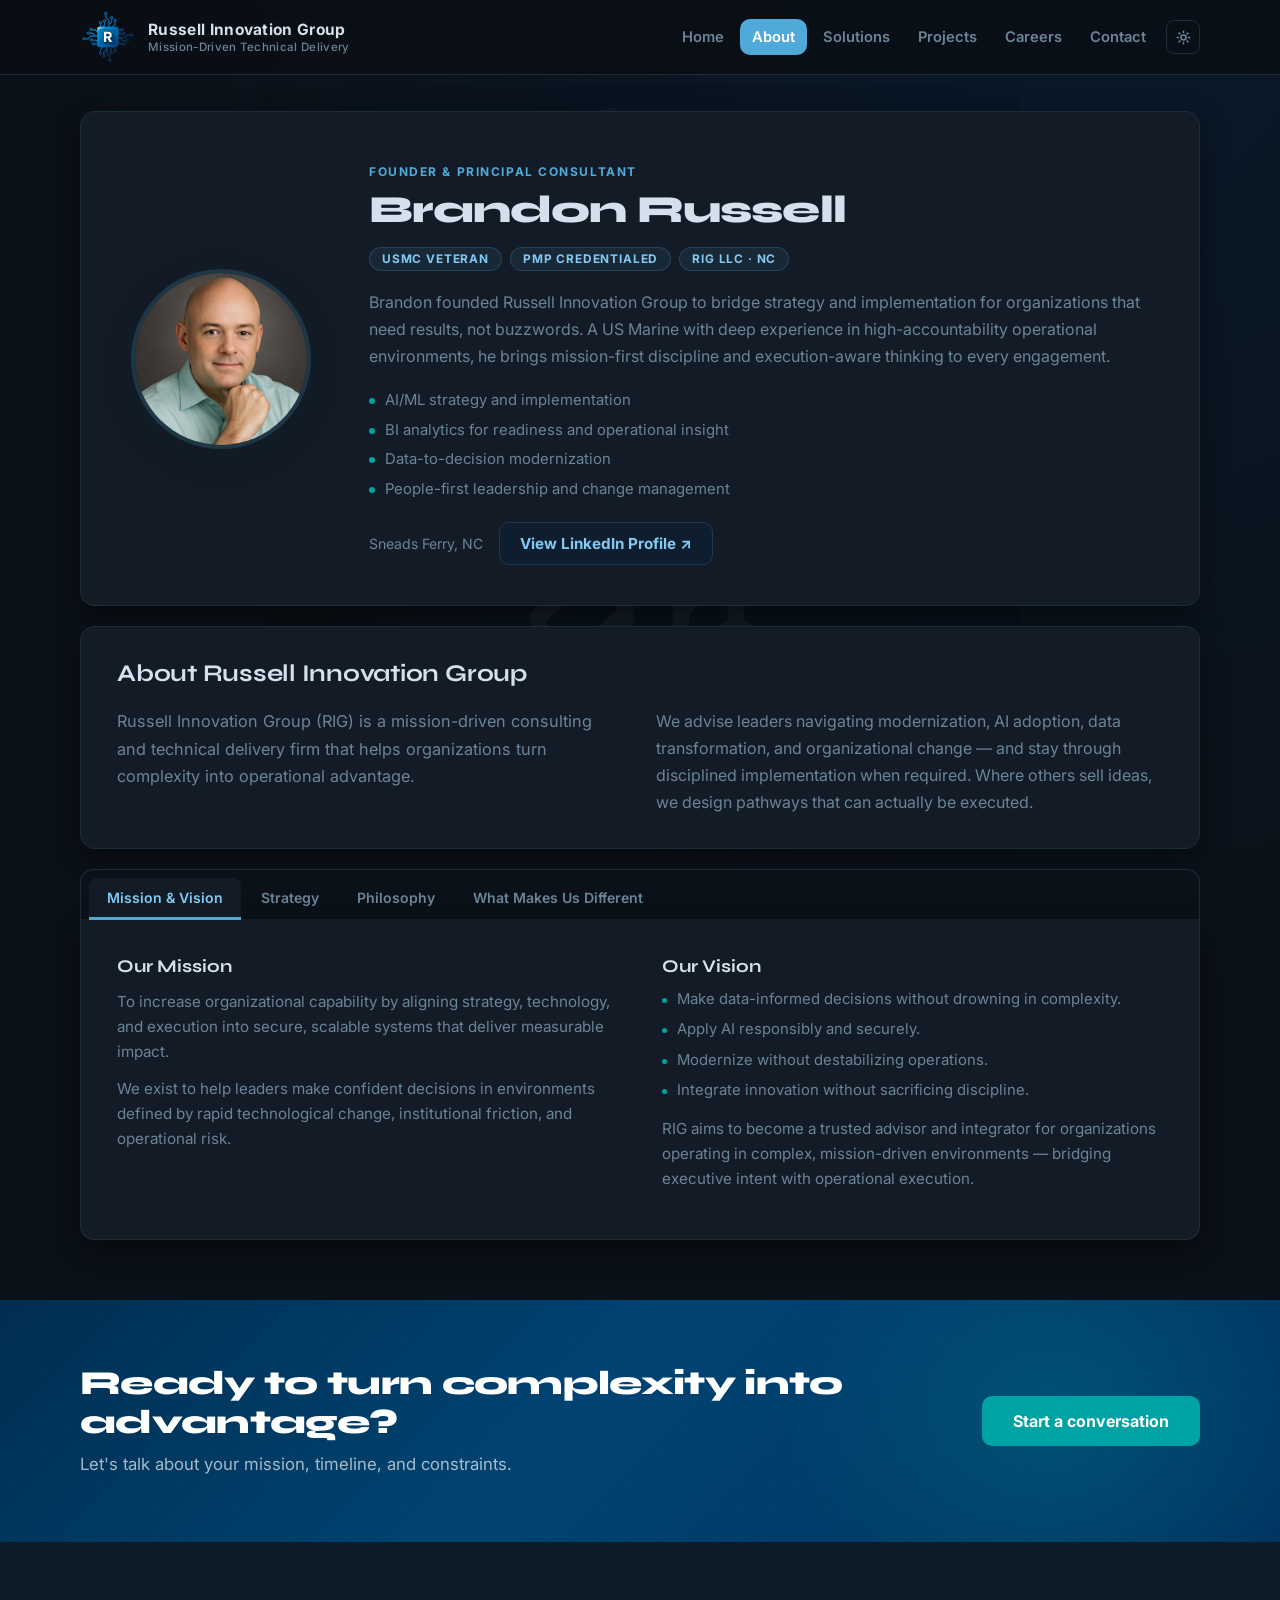
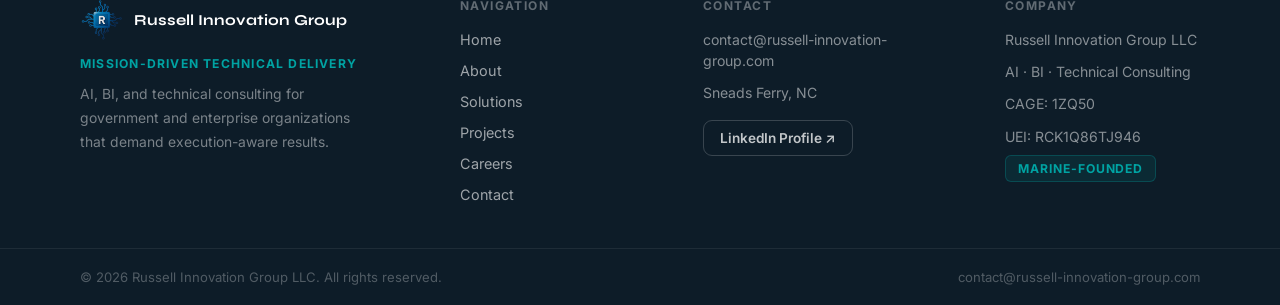
==== commit 989f5eaf: "Fix em dash encoding corruption throughout about, contact, and solutions pages Co-Authored-By: Claud" ====
--- a/about.html
+++ b/about.html
@@ -70,7 +70,7 @@
             <img
               class="founder-hero-headshot"
               src="./assets/brandon-russell-headshot.png"
-              alt="Brandon Russell, Founder â€” Russell Innovation Group"
+              alt=”Brandon Russell, Founder &mdash; Russell Innovation Group”
             />
           </div>
           <div class="founder-hero-content">
@@ -115,7 +115,7 @@
             </p>
             <p>
               We advise leaders navigating modernization, AI adoption, data transformation, and
-              organizational change â€” and stay through disciplined implementation when required.
+              organizational change &mdash; and stay through disciplined implementation when required.
               Where others sell ideas, we design pathways that can actually be executed.
             </p>
           </div>
@@ -147,7 +147,7 @@
                     <li>Modernize without destabilizing operations.</li>
                     <li>Integrate innovation without sacrificing discipline.</li>
                   </ul>
-                  <p>RIG aims to become a trusted advisor and integrator for organizations operating in complex, mission-driven environments â€” bridging executive intent with operational execution.</p>
+                  <p>RIG aims to become a trusted advisor and integrator for organizations operating in complex, mission-driven environments &mdash; bridging executive intent with operational execution.</p>
                 </div>
               </div>
             </div>
@@ -188,7 +188,7 @@
               <div class="values-grid">
                 <div class="value-card">
                   <h4>Mission Alignment</h4>
-                  <p>Every system decision traces back to a mission requirement â€” not a technology trend.</p>
+                  <p>Every system decision traces back to a mission requirement &mdash; not a technology trend.</p>
                 </div>
                 <div class="value-card">
                   <h4>Structured Decision-Making</h4>
@@ -204,14 +204,14 @@
                 </div>
                 <div class="value-card">
                   <h4>Measurable Outcomes</h4>
-                  <p>Impact measured in operational results â€” not deliverable counts or slide decks.</p>
+                  <p>Impact measured in operational results &mdash; not deliverable counts or slide decks.</p>
                 </div>
                 <div class="value-card">
                   <h4>Long-Term Resilience</h4>
                   <p>We build systems that outlast leadership cycles and survive funding changes.</p>
                 </div>
               </div>
-              <p class="tab-closing">Innovation should not be reckless. It should be disciplined â€” and it should leave organizations more capable and better prepared than before.</p>
+              <p class="tab-closing">Innovation should not be reckless. It should be disciplined &mdash; and it should leave organizations more capable and better prepared than before.</p>
             </div>
 
             <!-- What Makes Us Different -->
@@ -227,7 +227,7 @@
                 <div class="difference-item">
                   <span class="difference-marker">02</span>
                   <div>
-                    <h4>Advisory and Implementation â€” One Discipline</h4>
+                    <h4>Advisory and Implementation &mdash; One Discipline</h4>
                     <p>No handoffs. No gaps. We advise through the decision and execute through delivery under one engagement model.</p>
                   </div>
                 </div>
@@ -235,7 +235,7 @@
                   <span class="difference-marker">03</span>
                   <div>
                     <h4>Designed for Security and Constraint</h4>
-                    <p>We design for compliance, security, and real-world budget and time constraints â€” not for ideal conditions that don't exist in the field.</p>
+                    <p>We design for compliance, security, and real-world budget and time constraints &mdash; not for ideal conditions that don't exist in the field.</p>
                   </div>
                 </div>
                 <div class="difference-item">
